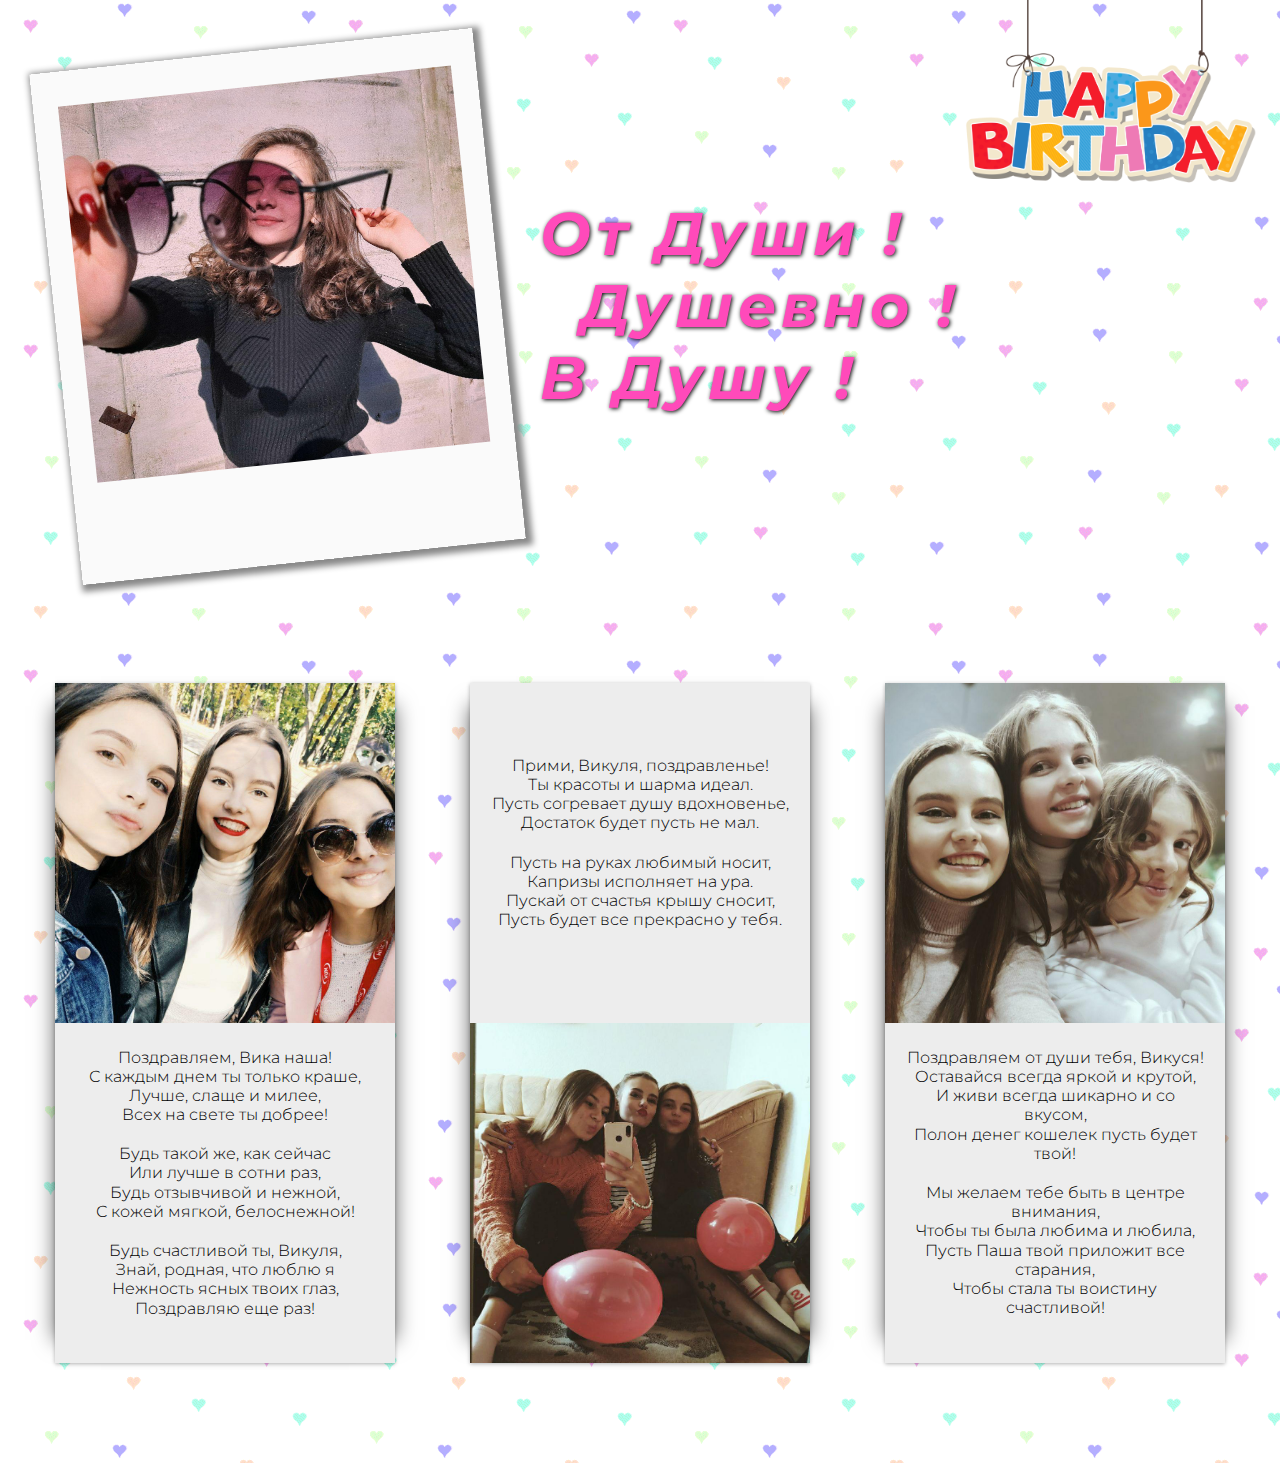
==== index.html @ aa131b34 "3" ====
<!DOCTYPE html>
<html lang="en">
<head>
    <meta charset="UTF-8">
    <meta name="viewport" content="width=device-width, initial-scale=1.0">
    <title>Вика)</title>
    <link href="https://fonts.googleapis.com/css?family=Yanone+Kaffeesatz:200,300,400,500,600,700&display=swap" rel="stylesheet">
    <link href="https://fonts.googleapis.com/css?family=Montserrat:200,200i,300,300i,400,400i,500,500i,600,600i,700,700i,800,800i,900,900i&display=swap&subset=cyrillic,cyrillic-ext,latin-ext,vietnamese" rel="stylesheet">
    <link rel="stylesheet" href="css/style.css">
</head>
<body>
    <div class="fixet-top"></div>
    <main class="main container">
        <div class="main-list">
            <img src="img/vika-main.jpg" class="main-img" alt="">
            <div class="main-content">
                <h1 class="main-content__title">
                    От Души !<br>
                    <span>Душевно !</span><br>
                    В Душу !
                </h1>
            </div>
        </div>
    </main>
    <section class="sections-two container">
        <div class="sections-two__item">
            <img src="img/1.jpg" alt="">
            <div class="sections-two__item-content">
                <p>Поздравляем, Вика наша!<br>
                    С каждым днем ты только краше,<br>
                    Лучше, слаще и милее,<br>
                    Всех на свете ты добрее!<br>
                </p>
                <p>
                    Будь такой же, как сейчас<br>
                    Или лучше в сотни раз,<br>
                    Будь отзывчивой и нежной,<br>
                    С кожей мягкой, белоснежной!<br>
                </p>
                <p> 
                    Будь счастливой ты, Викуля,<br>
                    Знай, родная, что люблю я<br>
                    Нежность ясных твоих глаз,<br>
                    Поздравляю еще раз!</p>
            </div>
        </div>
        <div class="sections-two__item revers">
            <img src="img/2.jpg" alt="">
            <div class="sections-two__item-content">
                <p>
                    Прими, Викуля, поздравленье!<br>
                    Ты красоты и шарма идеал.<br>
                    Пусть согревает душу вдохновенье,<br>
                    Достаток будет пусть не мал.<br>
                </p>
                <p>
                    Пусть на руках любимый носит,<br>
                    Капризы исполняет на ура.<br>
                    Пускай от счастья крышу сносит,<br>
                    Пусть будет все прекрасно у тебя.
                </p>
            </div>
        </div>
        <div class="sections-two__item">
            <img src="img/3.jpg" alt="">
            <div class="sections-two__item-content">
                <p>
                    Поздравляем от души тебя, Викуся!<br>
                    Оставайся всегда яркой и крутой,<br>
                    И живи всегда шикарно и со вкусом,<br>
                    Полон денег кошелек пусть будет твой!<br>
                </p>
                <p>
                    Мы желаем тебе быть в центре внимания,<br>
                    Чтобы ты была любима и любила,<br>
                    Пусть Паша твой приложит все старания,<br>
                    Чтобы стала ты воистину счастливой!
                </p>
            </div>
        </div>
    </section>
    <!-- <section class="sections-three-wrraper">
        <div class="sections-three"></div>
    </section> -->















    <div class="modal-wrapper js-modal-wrapper">
        <div class="modal">
            <p class="modal-title">Девочка!<br> 
                А вам точно<br>
                 <span>18?</span>
            </p>
            <div class="modal-btn">
                <div class="main-btn-yes">Да, я уже большая!!!</div>
                <div class="main-btn-noy">Нет, я маленькая девочка(</div>
            </div>
        </div>
    </div>


    <script src="js/main.js"></script>
</body>
</html>
---- css/style.css ----
body {
    padding: 0;
    margin: 0;
    font-family: 'Montserrat', sans-serif;
    background-image: url(../img/bg.gif);

}
.container {
    width: 1170px;
    margin: 0 auto;
}
.fixet-top {
    position: fixed;
    top: -10px;
    right: 20px;
    width: 300px;
    height: 200px;
    background-image: url(../img/fixed-top.png);
    background-size: cover;
    background-repeat: no-repeat;
}


.modal-wrapper {
    display: none;
    position: fixed;
    left: 0;
    top: 0;
    width: 100%;
    height: 100vh;
    background-color: rgba(0, 0, 0, 0.7);
}
.modal {
    position: absolute;
    top: 50%;
    left: 50%;
    transform: translate(-50%,-50%);
    width: 400px;
    height: 400px;
    padding: 20px 30px;
    background-color: #ffffff;
    border-radius: 25px;
    box-sizing: border-box;
}
.modal-title {
    font-size: 28px;
    text-align: center;
    line-height: 1.6;
    font-weight: 700;
    margin-bottom: 40px;
}
.modal-title span {
    font-size: 36px;
    color: #ff4aba;
}
.main-btn-yes,
.main-btn-noy {
    width: 100%;
    text-align: center;
    color: #ffffff;
    font-weight: 500;
    padding: 18px 0;
    background-color: #ff4aba;
    margin-bottom: 20px;
    cursor: pointer;
    transition: all 0.3s;
}
.main-btn-yes:hover,
.main-btn-noy:hover {
    opacity: 0.8;
}
.main {
    margin-top: 50px;
    margin-bottom: 120px;
}
.main-list {
    display: flex;
    align-items: center;
}
.main-img {
    position: relative;
    display: block;
    width: 38%;
    border: 25px solid #fafafa;
    border-top-width: 35px;
    border-bottom-width: 100px;
    -webkit-box-shadow: 3px 3px 6px 4px #888;
    -moz-box-shadow: 3px 3px 6px 4px #888;
    box-shadow: 3px 3px 6px 4px #888;
    box-sizing: border-box;
    margin-right: 40px;
    transform: rotate(-6deg);
}
.main-content__title {
    margin: 0;
    color: #ff4aba;
    font-weight: bold;
    font-style: italic;
    font-size: 60px;
    line-height: 1.2;
    letter-spacing: 5px;
    text-shadow: 1px 1px 4px black;
}
.main-content__title span {
    padding-left: 40px;
}
.sections-two {
    display: flex;
    justify-content: space-between;
    margin-bottom: 100px;
}
.sections-two__item {
    position: relative;
    display: flex;
    flex-direction: column;
    width: 340px;
    box-shadow: 0 1px 4px rgba(0, 0, 0, .3),
            -23px 0 20px -23px rgba(0, 0, 0, .6),
            23px 0 20px -23px rgba(0, 0, 0, .6),
            inset 0 0 40px rgba(0, 0, 0, .1);
}
.sections-two__item img {
    display: block;
    width: 340px;
    height: 340px;
}
.sections-two__item-content {
    display: flex;
    justify-content: center;
    text-align: center;
    flex-direction: column;
    position: relative;
    padding: 20px;
    width: 340px;
    height: 340px;
    box-sizing: border-box;
    background-color: #ededed;
}
.revers {
    flex-direction: column-reverse;
}
.sections-two__item-content p {
    font-weight: 300;
    line-height: 1.2;
    margin: 0;
    margin-bottom: 20px;
}











.sections-three-wrraper {
    width: 100%;
    display: flex;
    justify-content: flex-end;
    margin-bottom: 100px;
}
.sections-three {
    width: 80%;
    height: 450px;
    background-color: rgba(255, 74, 186,0.4);
    box-shadow: 3px 3px 6px 4px #888;
}
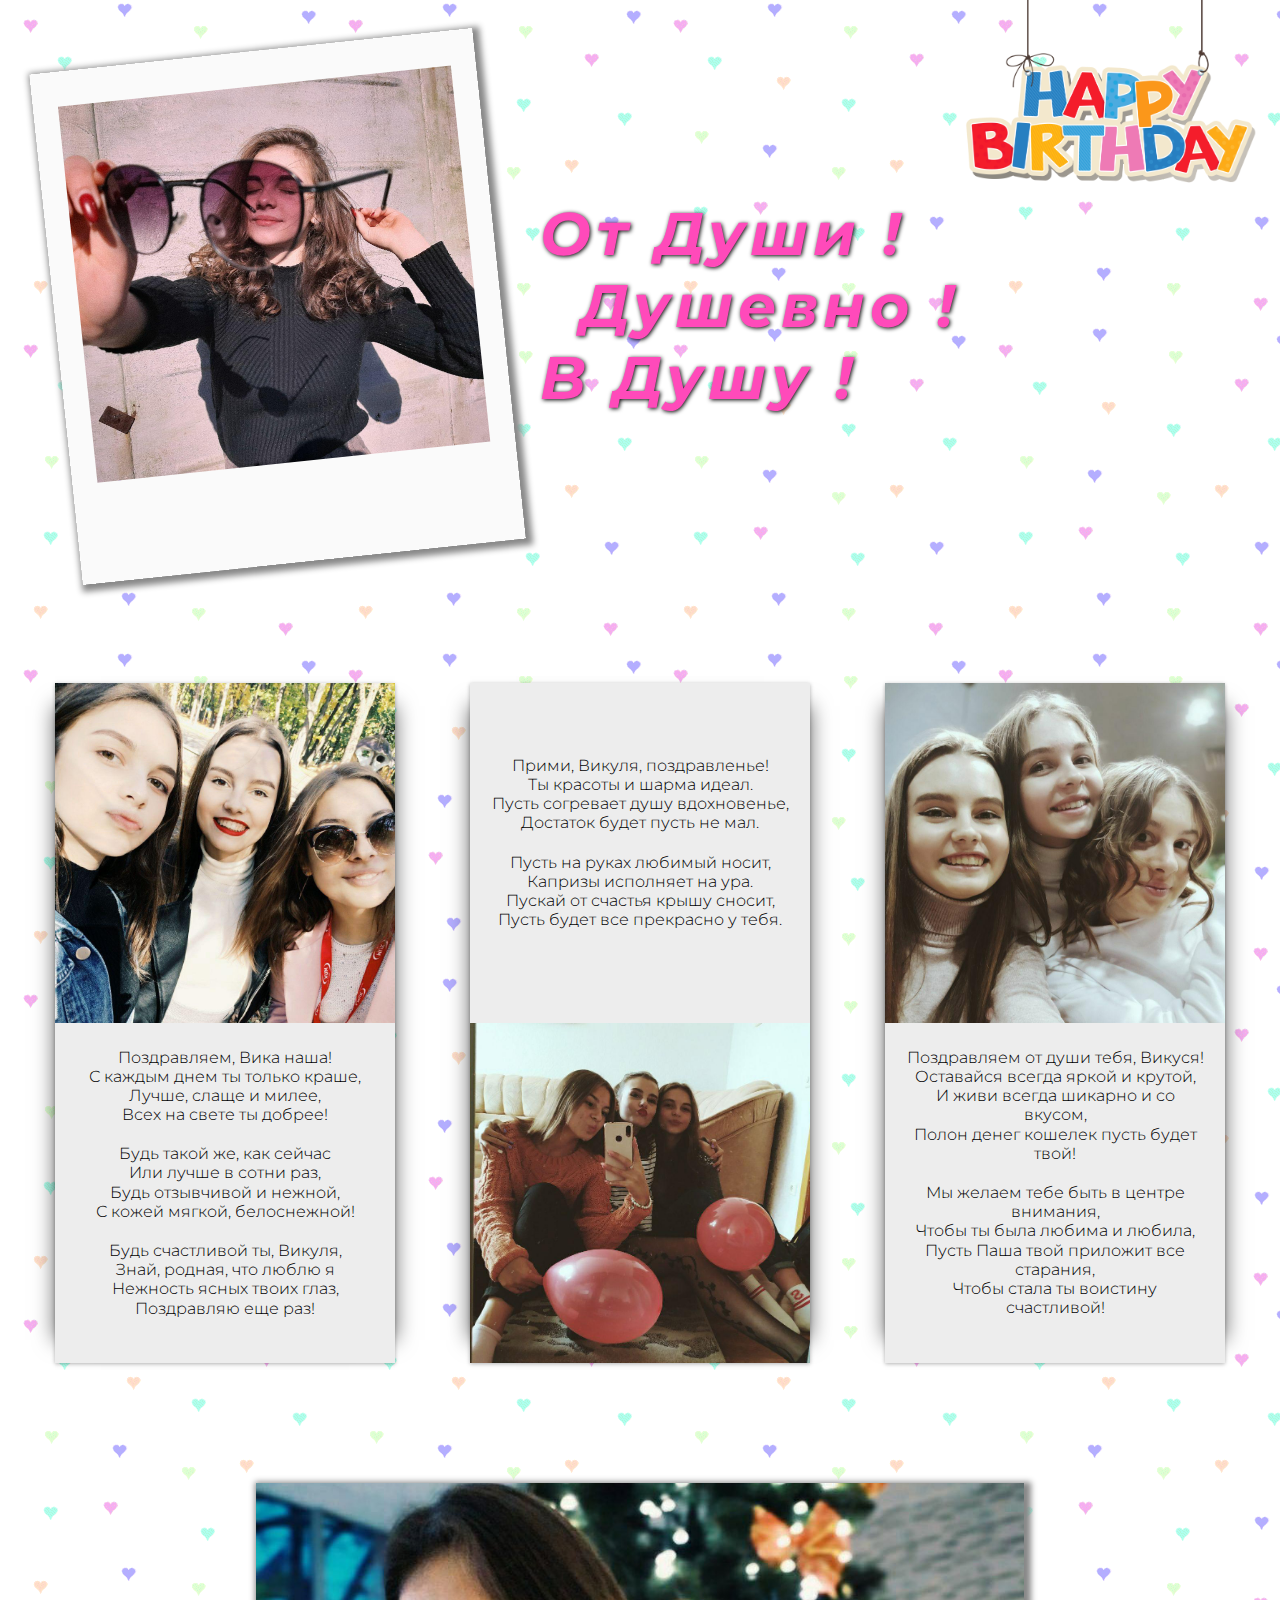
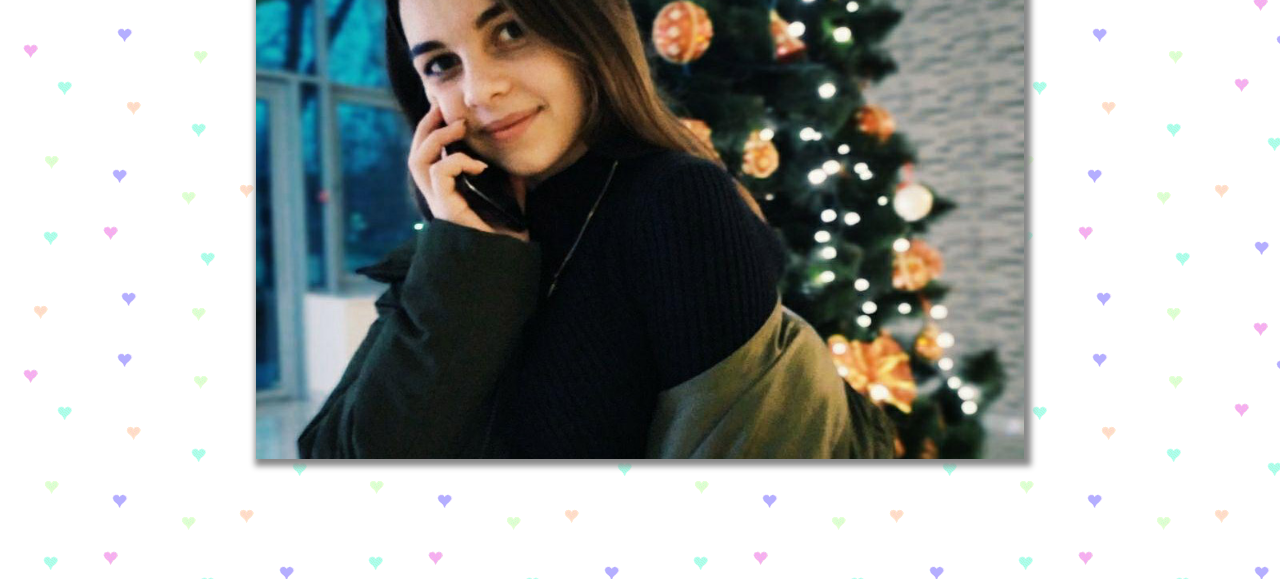
==== commit b149b215: "4" ====
--- a/index.html
+++ b/index.html
@@ -84,7 +84,23 @@
     </section> -->
 
 
+    <section class="container">
+        <div class="slider-wrapper">
+            <div class="slider">
+                <img src="img/slider/1.jpg" class="slider-img" alt="">
+                <img src="img/slider/2.jpg" class="slider-img" alt="">
+                <img src="img/slider/3.jpg" class="slider-img" alt="">
+                <img src="img/slider/4.jpg" class="slider-img" alt="">
+                <img src="img/slider/5.jpg" class="slider-img" alt="">
+                <img src="img/slider/6.jpg" class="slider-img" alt="">
+                <img src="img/slider/7.jpg" class="slider-img" alt="">
+                <img src="img/slider/1.jpg" class="slider-img" alt="">
+                <img src="img/slider/8.jpg" class="slider-img" alt="">
+                <img src="img/slider/9.jpg" class="slider-img" alt="">
 
+            </div>
+        </div>
+    </section>
 
 
 
@@ -110,7 +126,7 @@
         </div>
     </div>
 
-
+    <script src="js/siema.min.js"></script>
     <script src="js/main.js"></script>
 </body>
 </html>--- a/css/style.css
+++ b/css/style.css
@@ -107,7 +107,7 @@
 .sections-two {
     display: flex;
     justify-content: space-between;
-    margin-bottom: 100px;
+    margin-bottom: 120px;
 }
 .sections-two__item {
     position: relative;
@@ -145,6 +145,20 @@
     margin: 0;
     margin-bottom: 20px;
 }
+.slider-wrapper {
+    width: 768px;
+    margin: 0 auto;
+    margin-bottom: 120px;
+    box-shadow: 3px 3px 6px 4px #888;
+}
+.slider {
+    width: 100%;
+    overflow: hidden;
+}
+.slider-img {
+    display: block;
+    width: 100%;
+}
 
 
 
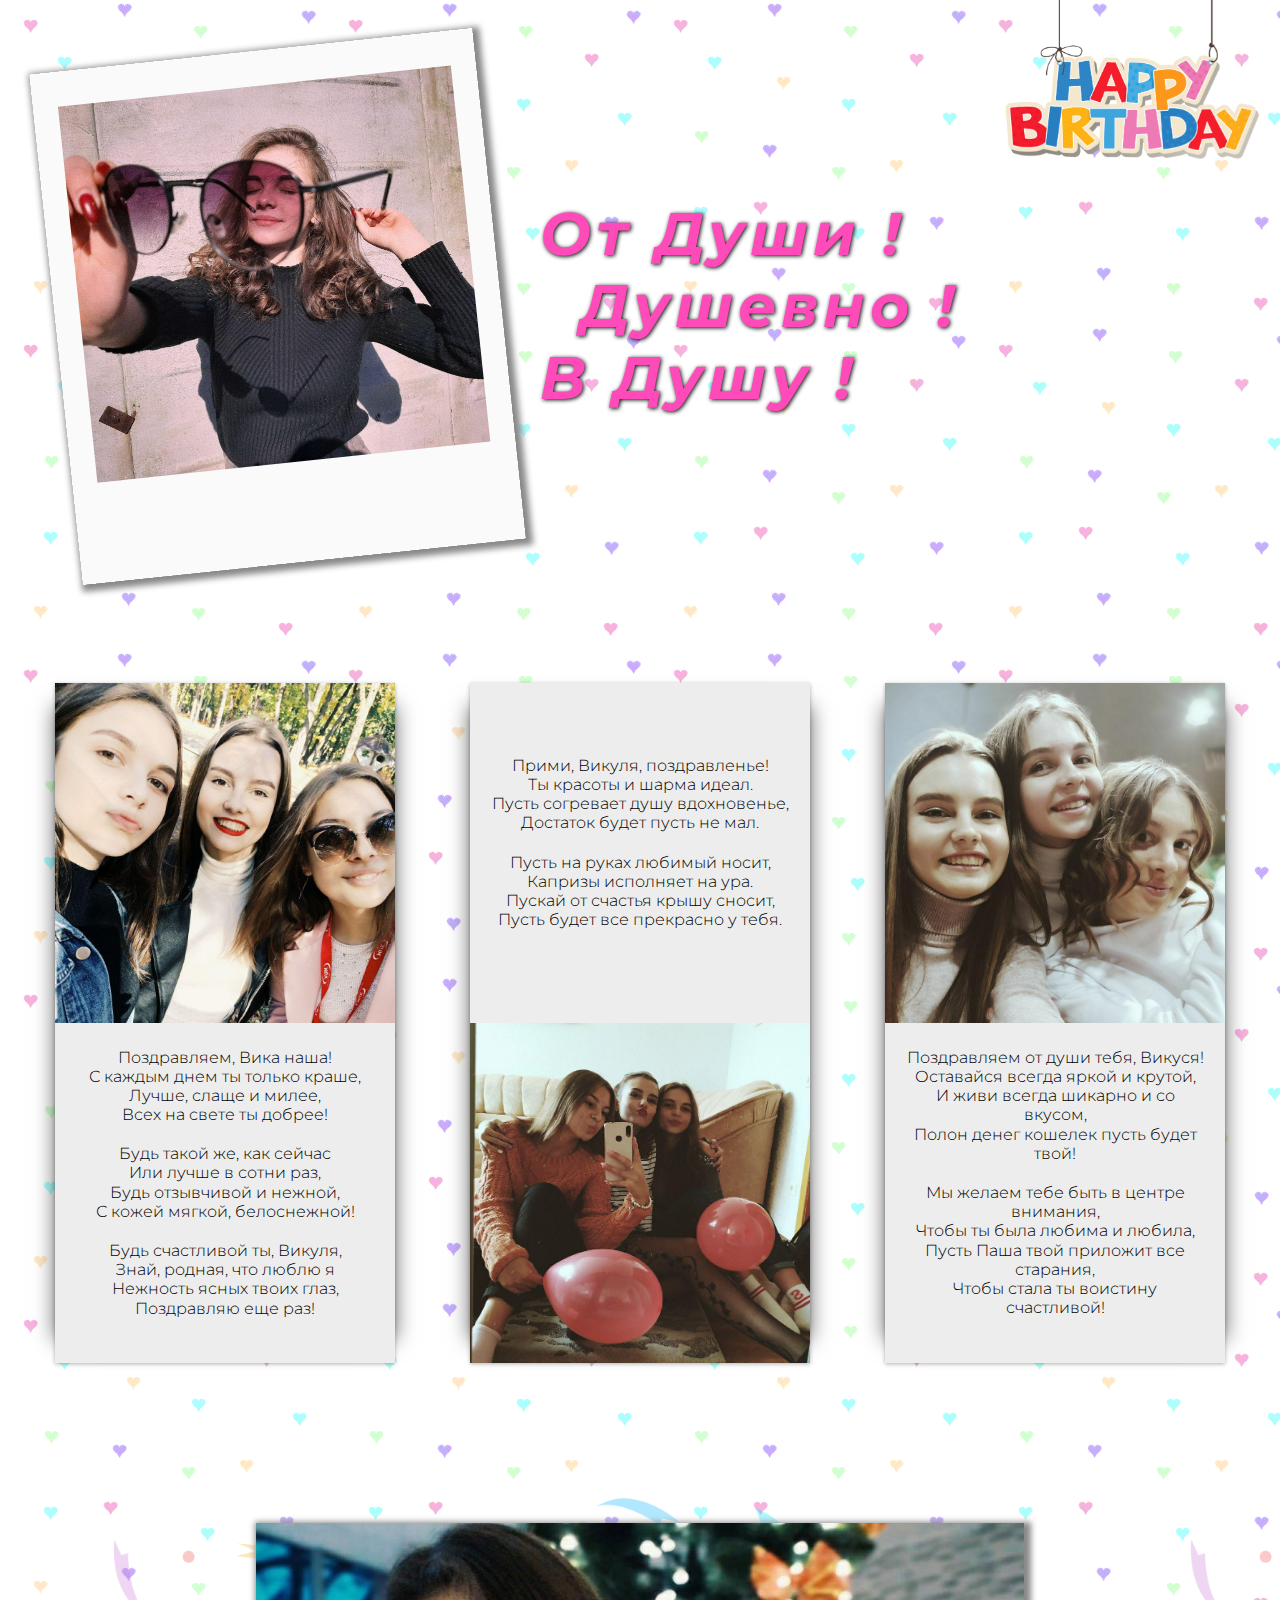
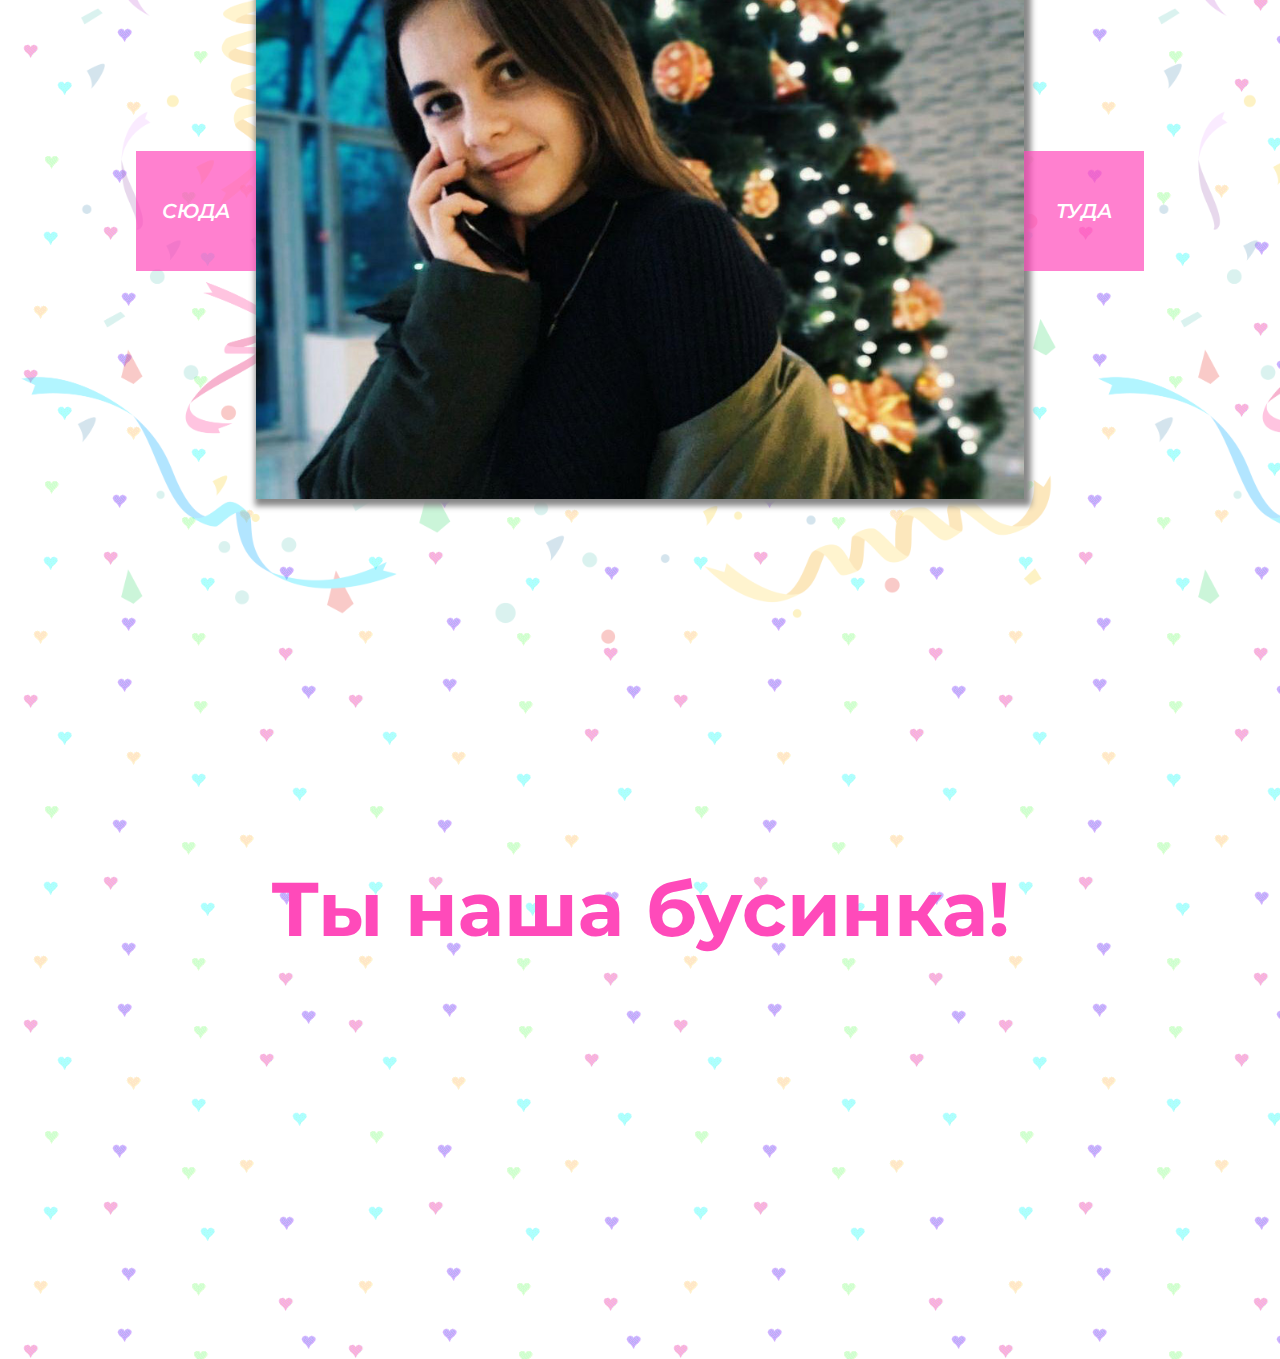
==== commit ec9b5baf: "5" ====
--- a/index.html
+++ b/index.html
@@ -84,7 +84,7 @@
     </section> -->
 
 
-    <section class="container">
+    <section class="slider-container">
         <div class="slider-wrapper">
             <div class="slider">
                 <img src="img/slider/1.jpg" class="slider-img" alt="">
@@ -97,9 +97,17 @@
                 <img src="img/slider/1.jpg" class="slider-img" alt="">
                 <img src="img/slider/8.jpg" class="slider-img" alt="">
                 <img src="img/slider/9.jpg" class="slider-img" alt="">
-
+            </div>
+            <div class="next">
+                <p>туда</p>
+            </div>
+            <div class="preft">
+                <p>сюда</p>
             </div>
         </div>
+    </section>
+    <section class="fon-sections">
+        <p class="fon-sections__title">Ты наша бусинка!</p>
     </section>
 
 
--- a/css/style.css
+++ b/css/style.css
@@ -13,11 +13,12 @@
     position: fixed;
     top: -10px;
     right: 20px;
-    width: 300px;
-    height: 200px;
+    width: 260px;
+    height: 180px;
     background-image: url(../img/fixed-top.png);
     background-size: cover;
     background-repeat: no-repeat;
+    z-index: 999;
 }
 
 
@@ -145,7 +146,16 @@
     margin: 0;
     margin-bottom: 20px;
 }
+.slider-container {
+    position: relative;
+    width: 100%;
+    padding: 40px;
+    box-sizing: border-box;
+    background-image: url(../img/slider-wrapper.png);
+    background-size: contain;
+}
 .slider-wrapper {
+    position: relative;
     width: 768px;
     margin: 0 auto;
     margin-bottom: 120px;
@@ -159,6 +169,54 @@
     display: block;
     width: 100%;
 }
+.next,
+.preft {
+    position: absolute;
+    top: 50%;
+    width: 120px;
+    height: 120px;
+    transform: translateY(-50%);
+    background-color: rgba(255, 74, 186,0.7);
+    cursor: pointer;
+}
+.next {
+    right: -120px;
+}
+.preft {
+    left: -120px;
+}
+.next p,
+.preft p {
+    position: absolute;
+    top: 50%;
+    left: 50%;
+    transform: translate(-50%,-50%);
+    margin: 0;
+    color: #ffffff;
+    font-weight: 600;
+    font-style: italic;
+    text-transform: uppercase;
+    font-size: 20px;
+}
+.fon-sections {
+    display: flex;
+    justify-content: center;
+    align-items: center;
+    width: 100%;
+    height: 500px;
+    margin-bottom: 200px;
+    background-image: url(../img/fon-sec.png);
+    background-repeat: no-repeat;
+    background-size: cover;
+    background-position: top;
+    background-attachment: fixed
+}
+.fon-sections__title {
+    font-size: 76px;
+    color: #ff4aba;
+    font-weight: 700;
+}
+
 
 
 
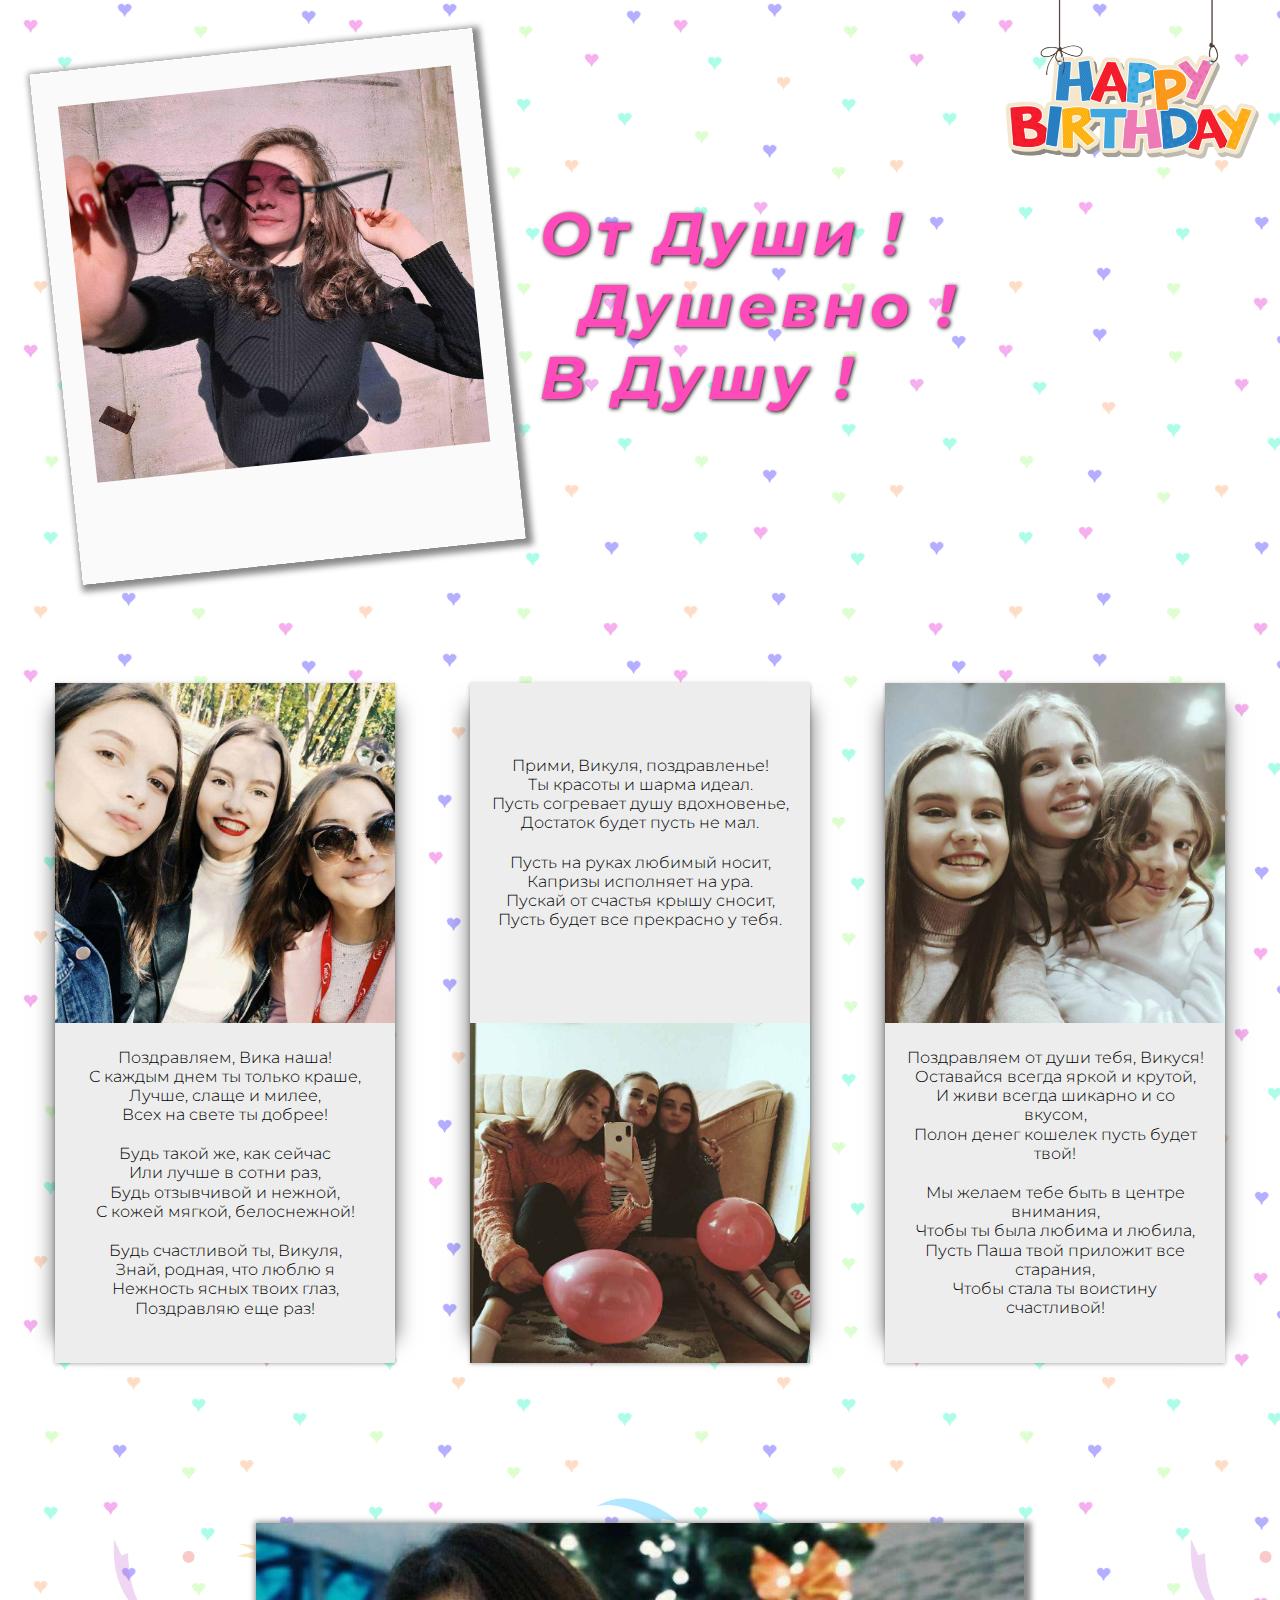
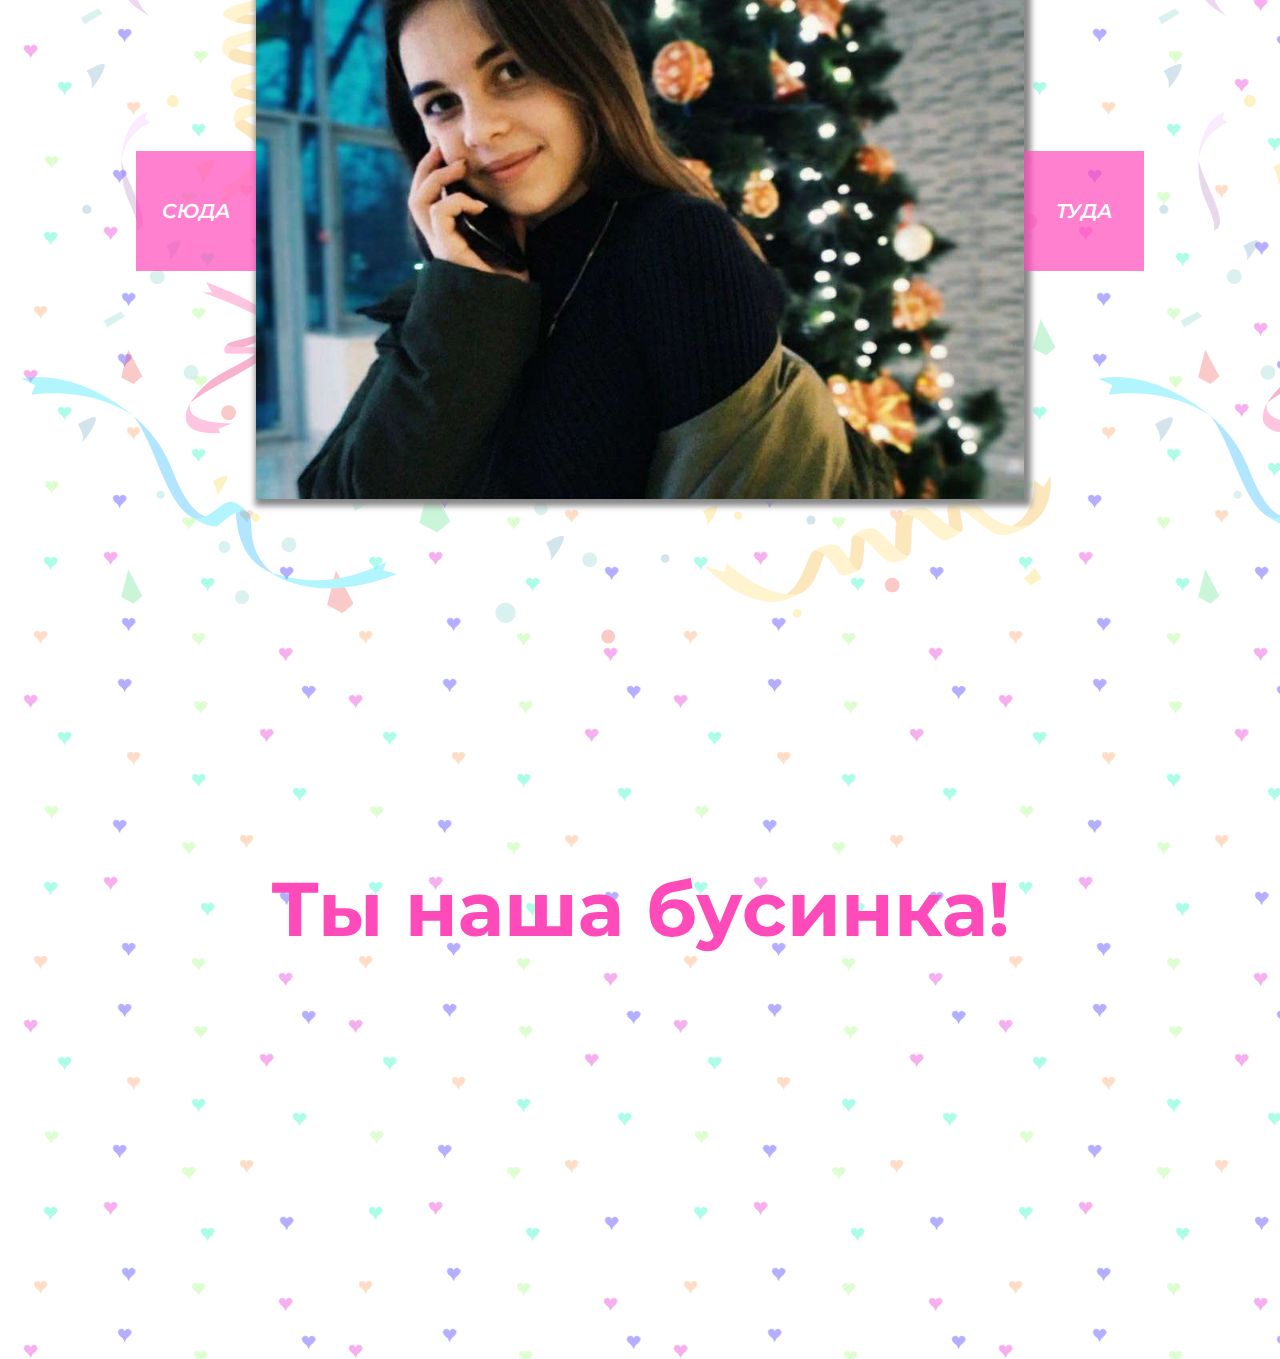
==== commit f8584d0a: "6" ====
--- a/index.html
+++ b/index.html
@@ -97,6 +97,7 @@
                 <img src="img/slider/1.jpg" class="slider-img" alt="">
                 <img src="img/slider/8.jpg" class="slider-img" alt="">
                 <img src="img/slider/9.jpg" class="slider-img" alt="">
+                <img src="img/slider/10.jpg" class="slider-img" alt="">
             </div>
             <div class="next">
                 <p>туда</p>
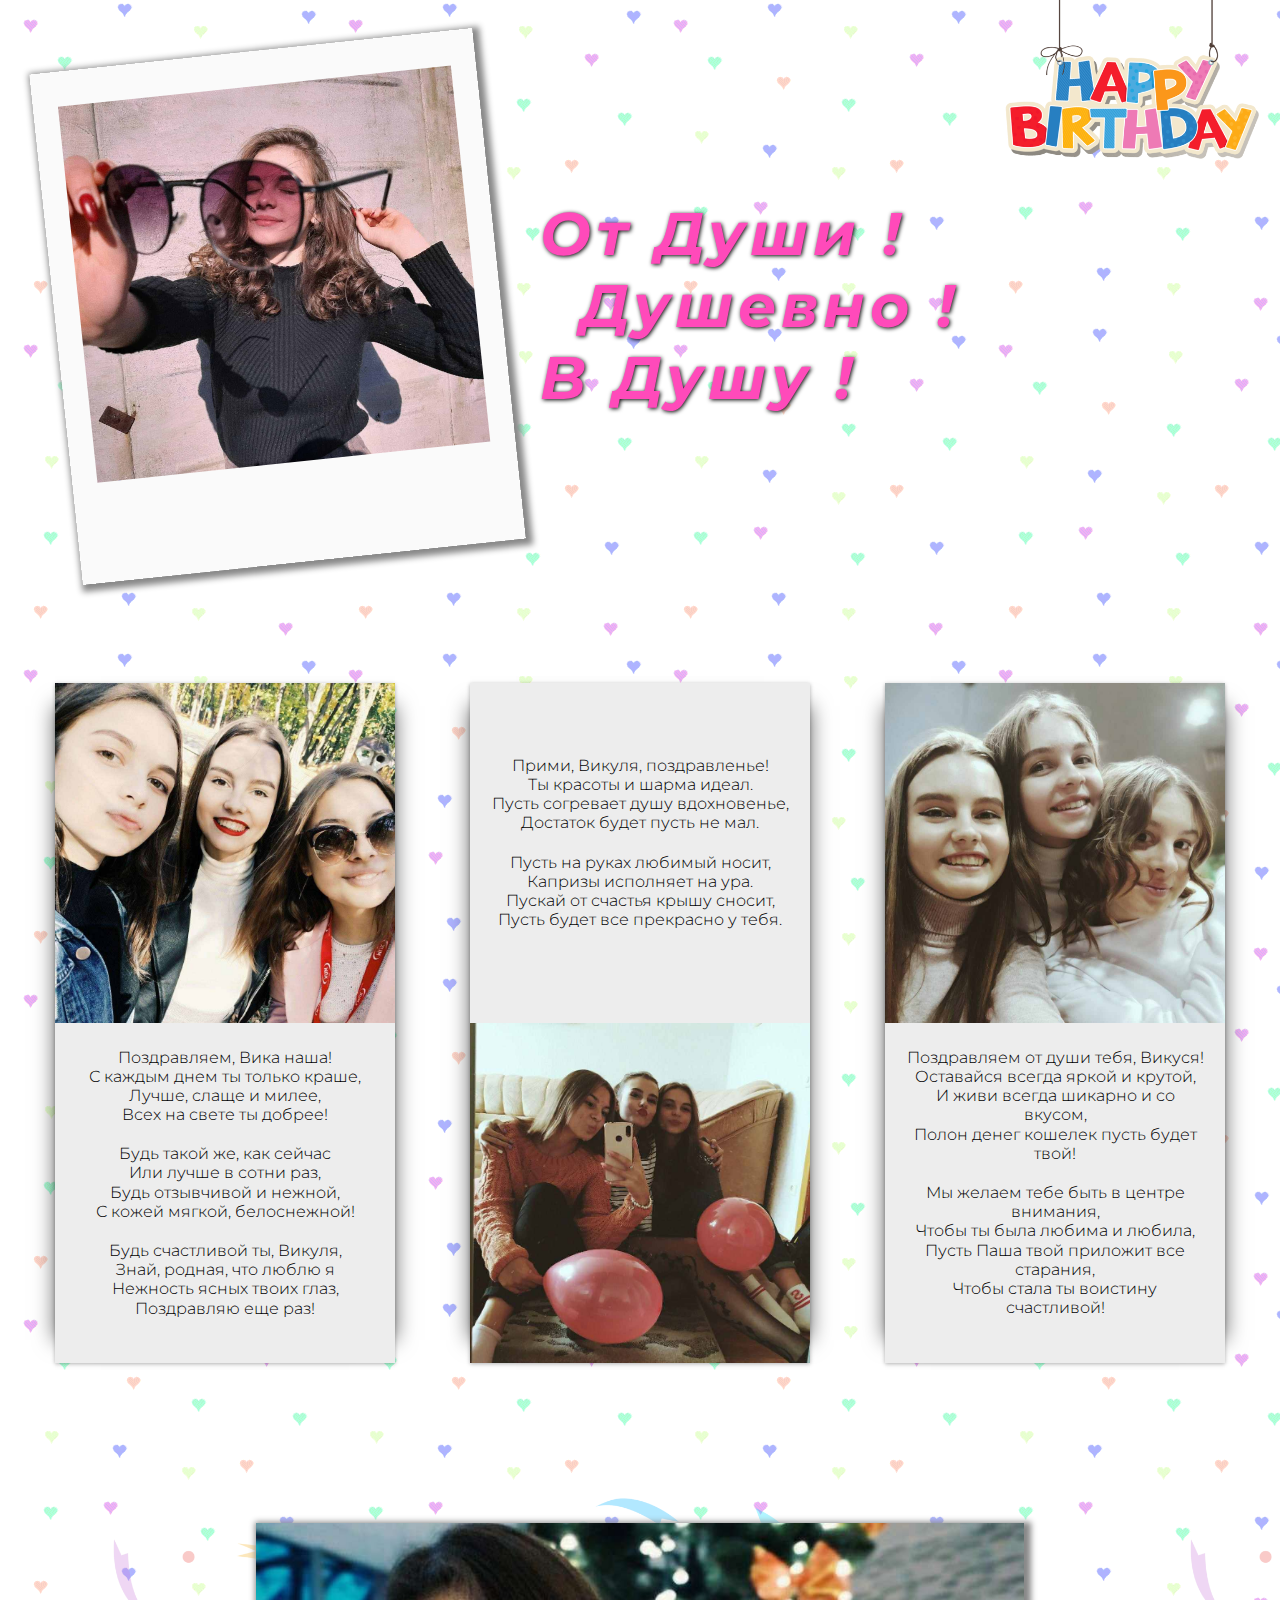
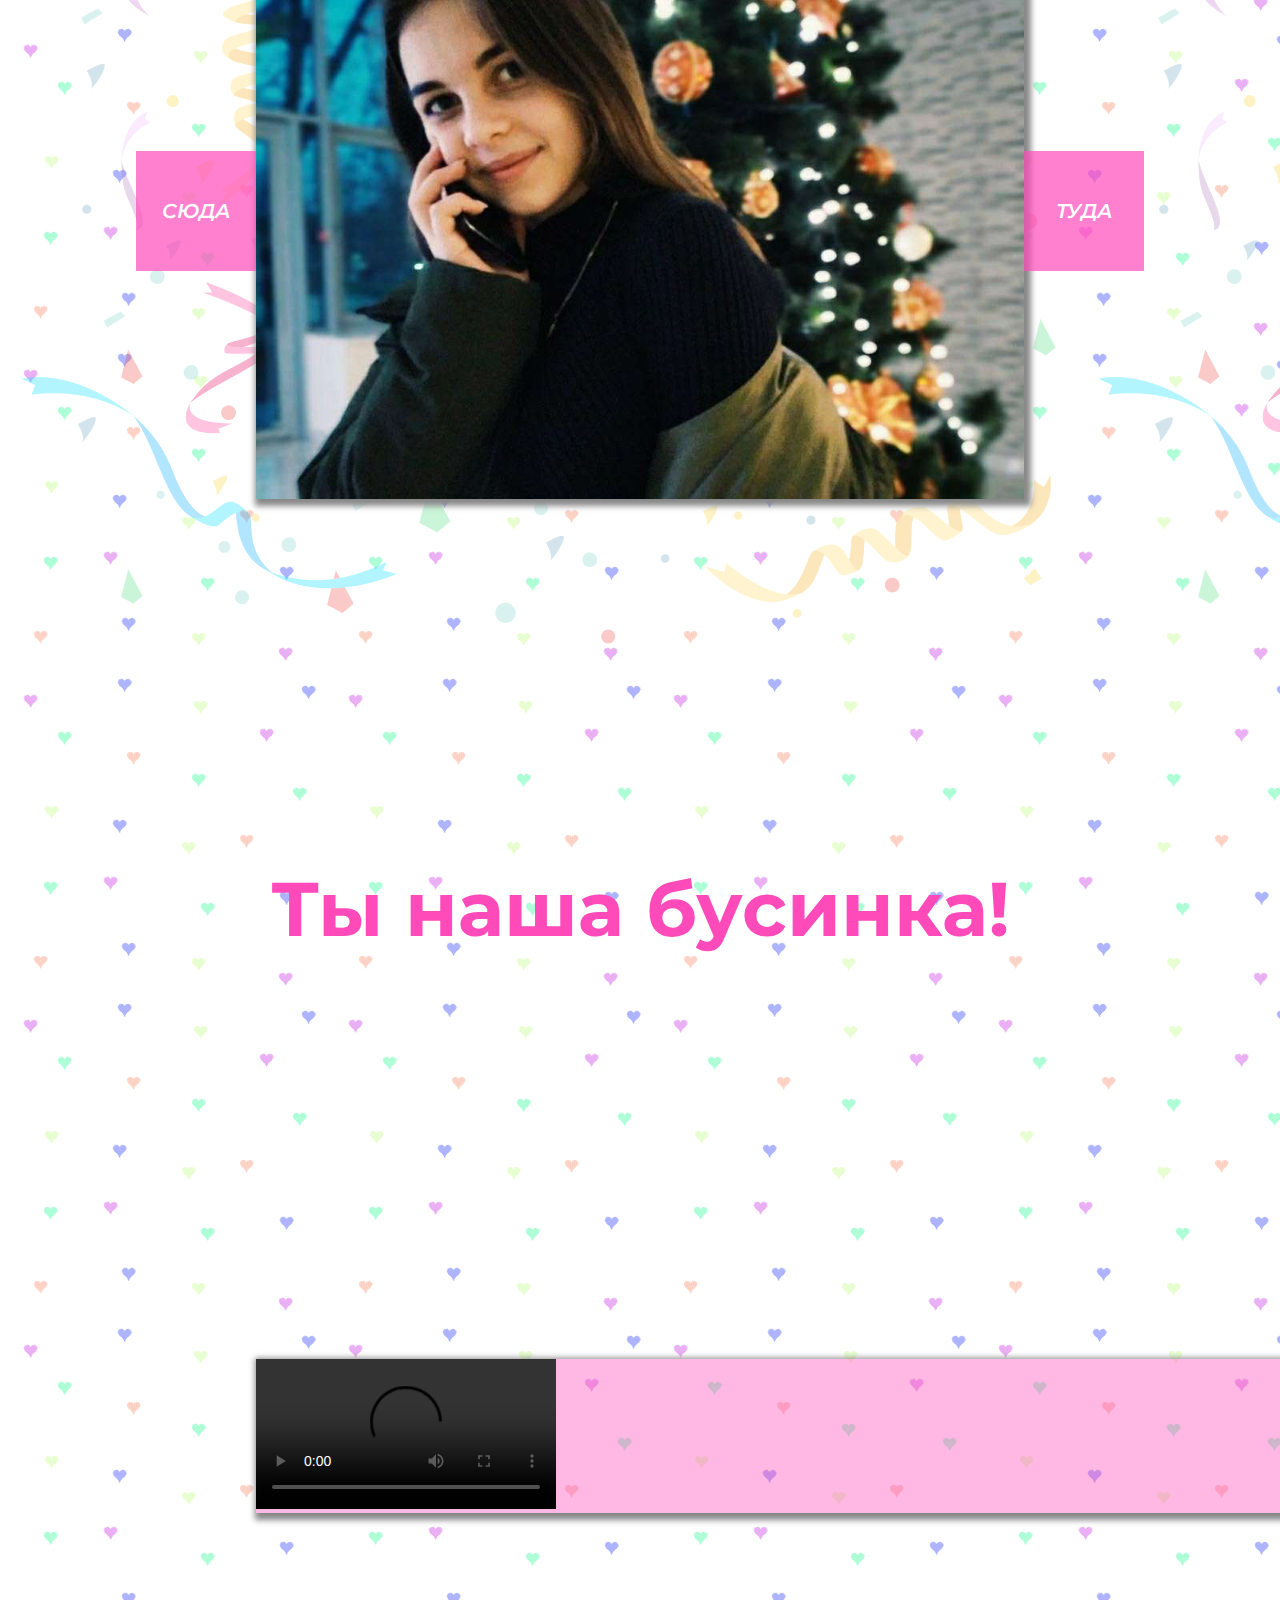
==== commit 7b59e2cc: "7" ====
--- a/index.html
+++ b/index.html
@@ -79,9 +79,7 @@
             </div>
         </div>
     </section>
-    <!-- <section class="sections-three-wrraper">
-        <div class="sections-three"></div>
-    </section> -->
+
 
 
     <section class="slider-container">
@@ -109,6 +107,13 @@
     </section>
     <section class="fon-sections">
         <p class="fon-sections__title">Ты наша бусинка!</p>
+    </section>
+    <section class="video-1">
+        <div class="video-1-wrapper">
+            <video controls>
+                <source src="vidoe/video-1.mp4">
+            </video>
+        </div>
     </section>
 
 
--- a/css/style.css
+++ b/css/style.css
@@ -228,15 +228,14 @@
 
 
 
-.sections-three-wrraper {
+.video-1 {
     width: 100%;
     display: flex;
     justify-content: flex-end;
     margin-bottom: 100px;
 }
-.sections-three {
+.video-1-wrapper {
     width: 80%;
-    height: 450px;
     background-color: rgba(255, 74, 186,0.4);
     box-shadow: 3px 3px 6px 4px #888;
 }
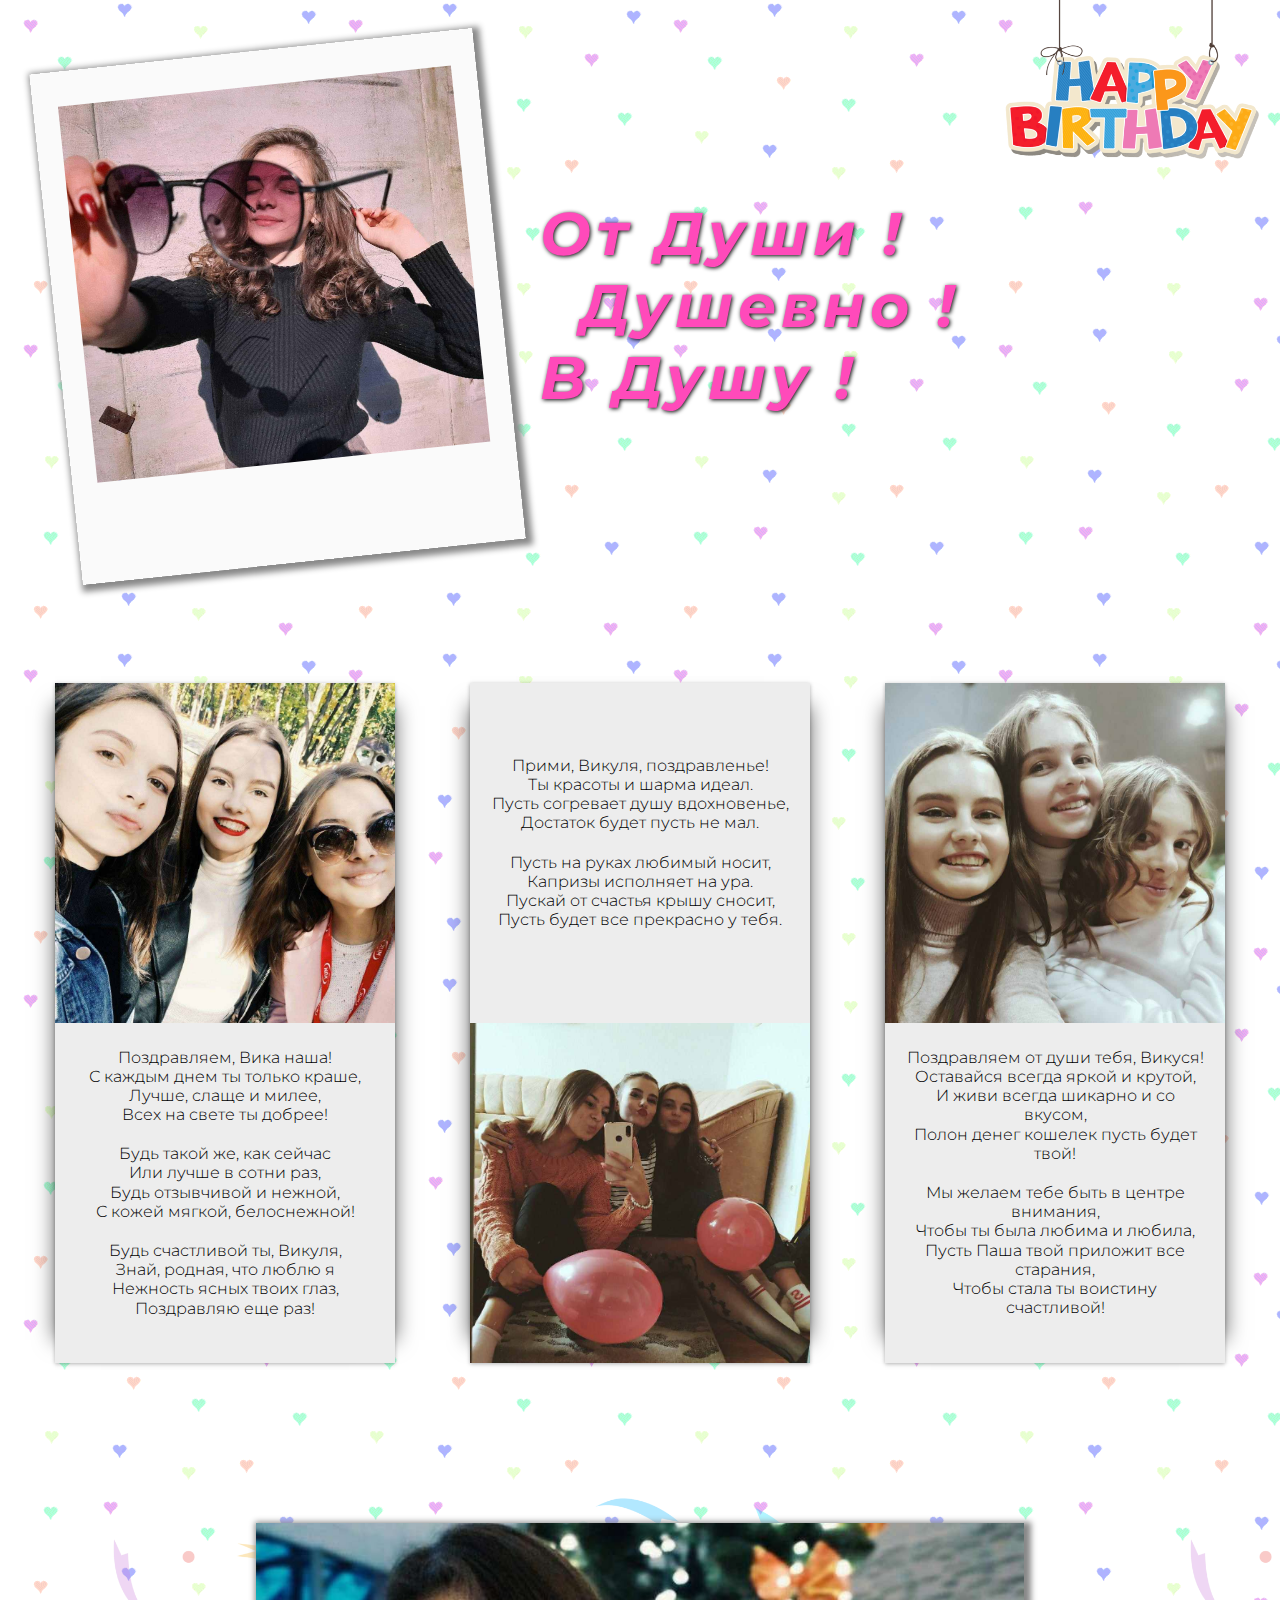
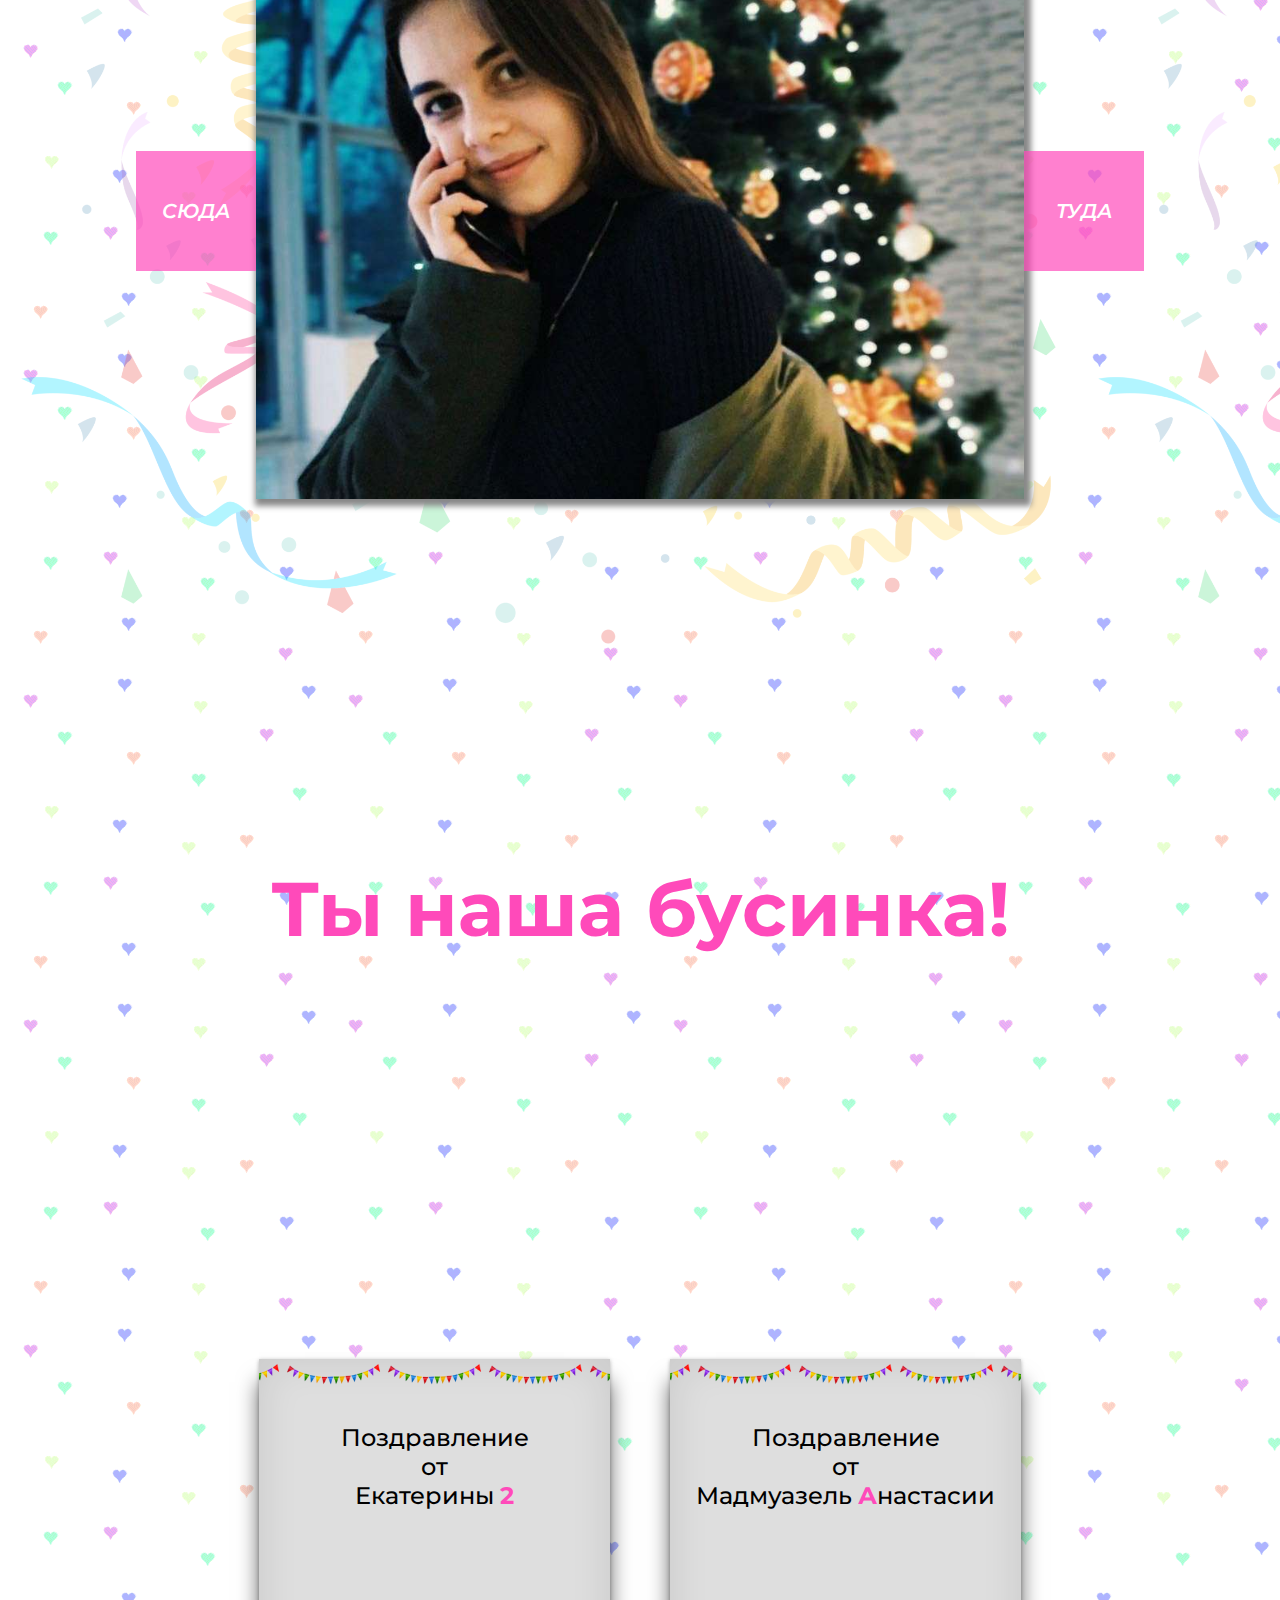
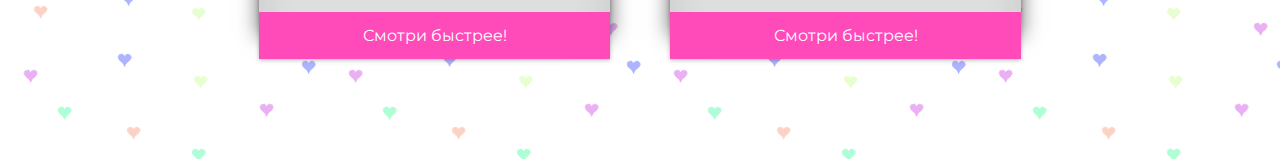
==== commit 5122a1e5: "8" ====
--- a/index.html
+++ b/index.html
@@ -108,25 +108,19 @@
     <section class="fon-sections">
         <p class="fon-sections__title">Ты наша бусинка!</p>
     </section>
-    <section class="video-1">
-        <div class="video-1-wrapper">
-            <video controls>
-                <source src="vidoe/video-1.mp4">
-            </video>
+    <section class="link-video container">
+        <div class="link-video__item">
+            <div class="ling-bg"></div>
+            <p class="link-text">Поздравление<br>от <br>Екатерины <span>2</span></p>
+            <a href="video-1.html" target="_blank" class="link-video__item-btn">Смотри быстрее!</a>
+        </div>
+        <div class="link-video__item">
+            <div class="ling-bg"></div>
+            <p class="link-text">Поздравление<br>от <br>Мадмуазель <span>А</span>настасии</p>
+            <a href="video-2.html" target="_blank" class="link-video__item-btn">Смотри быстрее!</a>
         </div>
     </section>
-
-
-
-
-
-
-
-
-
-
-
-
+  
     <div class="modal-wrapper js-modal-wrapper">
         <div class="modal">
             <p class="modal-title">Девочка!<br> 
--- a/css/style.css
+++ b/css/style.css
@@ -216,29 +216,66 @@
     color: #ff4aba;
     font-weight: 700;
 }
-
-
-
-
-
-
-
-
-
-
-
-
-.video-1 {
-    width: 100%;
-    display: flex;
-    justify-content: flex-end;
+.link-video {
+    display: flex;
+    justify-content: center;
     margin-bottom: 100px;
 }
-.video-1-wrapper {
-    width: 80%;
-    background-color: rgba(255, 74, 186,0.4);
-    box-shadow: 3px 3px 6px 4px #888;
-}
-
-
-
+.link-video__item {
+    position: relative;
+    width: 30%;
+    height: 300px;
+    background-color: #dedede;
+    box-shadow: 0 1px 4px rgba(0, 0, 0, .3),
+    -23px 0 20px -23px rgba(0, 0, 0, .6),
+    23px 0 20px -23px rgba(0, 0, 0, .6),
+    inset 0 0 40px rgba(0, 0, 0, .1);
+    margin: 0 30px;
+}
+.link-video__item-btn {
+    position: absolute;
+    bottom: 0;
+    left: 0;
+    display: block;
+    width: 100%;
+    text-align: center;
+    padding: 14px 0;
+    background-color: #ff4aba;
+    text-decoration: none;
+    color: #ffffff;
+}
+.link-text {
+    text-align: center;
+    padding: 40px 10px 0 10px;
+    font-weight: 500;
+    font-size: 24px;
+}
+.link-text span {
+    color: #ff4aba;
+    font-weight: 700;
+}
+
+.video {
+    width: 100%;
+    height: 100vh;
+    display: flex;
+    justify-content: center;
+    align-items: center;
+}
+.ling-bg {
+    position: absolute;
+    left: 0;
+    top: 0;
+    width: 100%;
+    height: 30px;
+    background-image: url(../img/link-bg.png);
+    background-repeat: repeat;
+    background-size: contain;
+    background-position: center;
+}
+video {
+    max-width: 50%;
+}
+
+
+
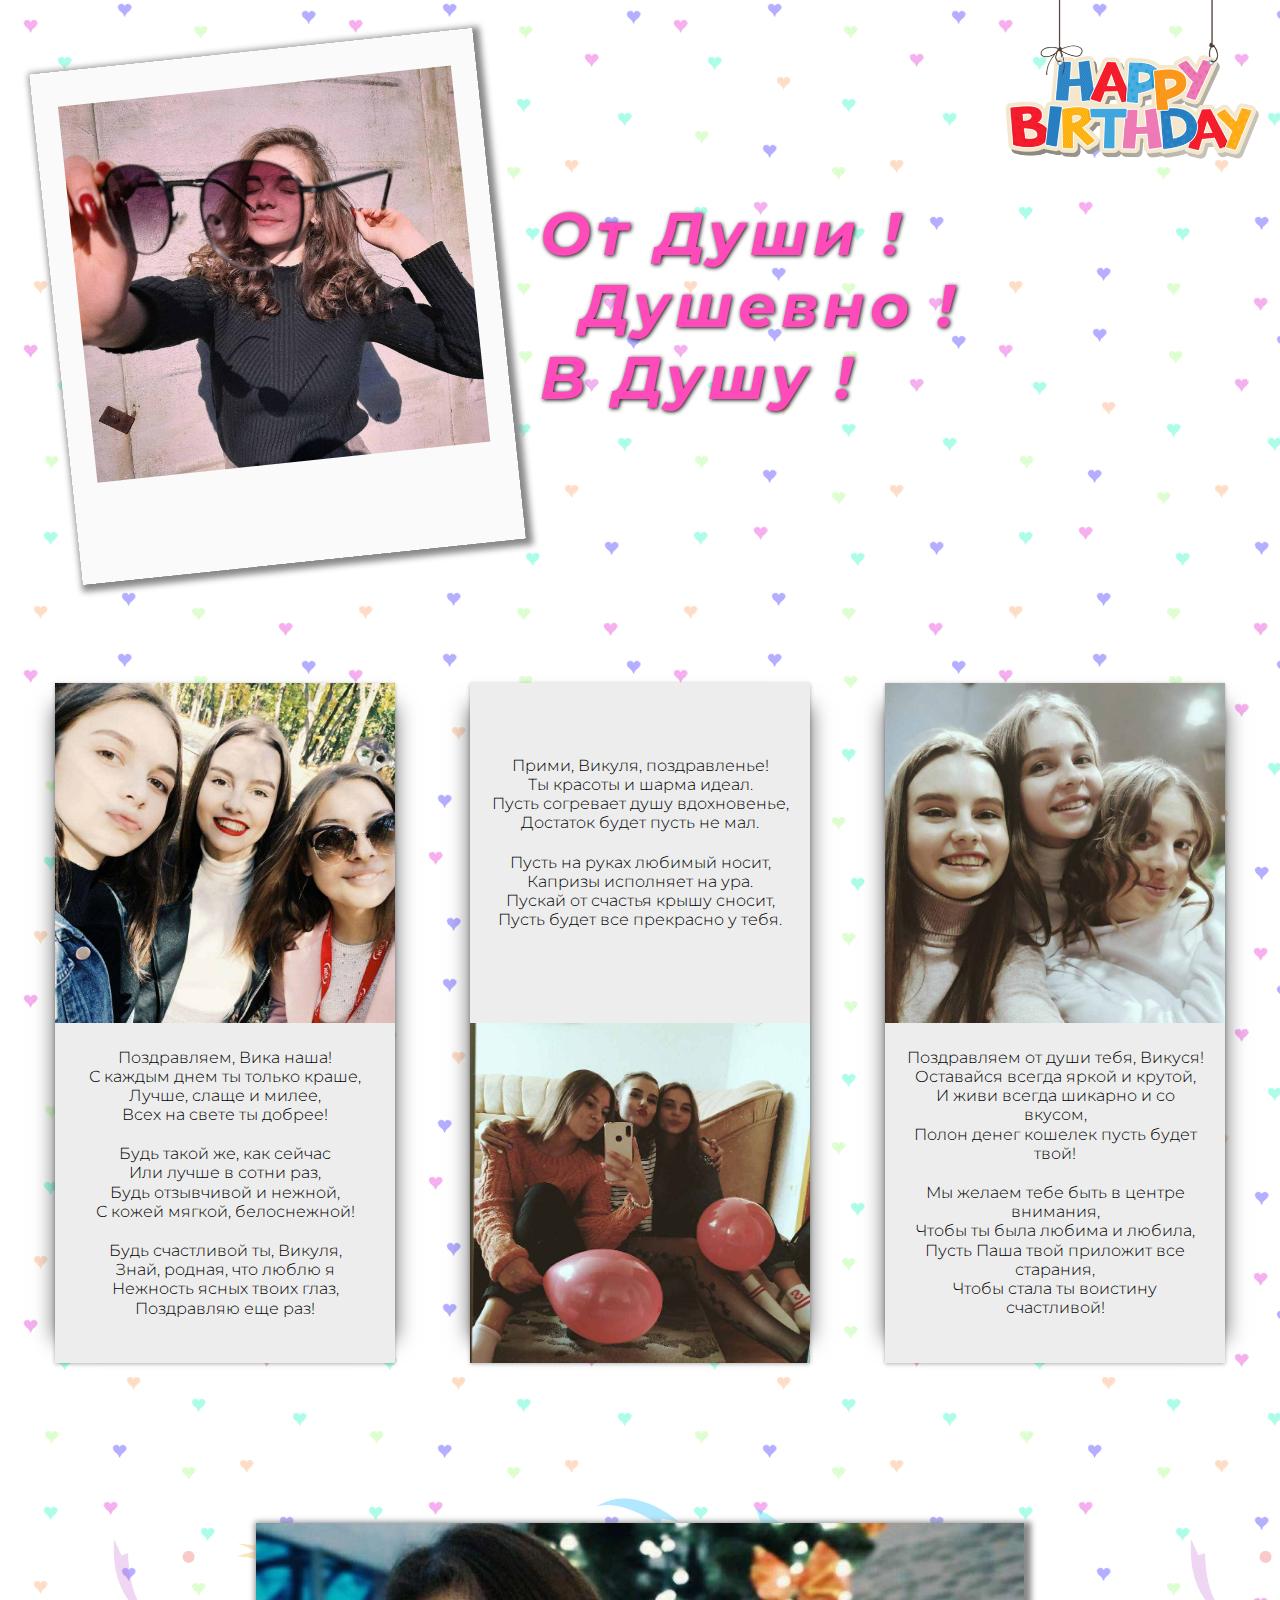
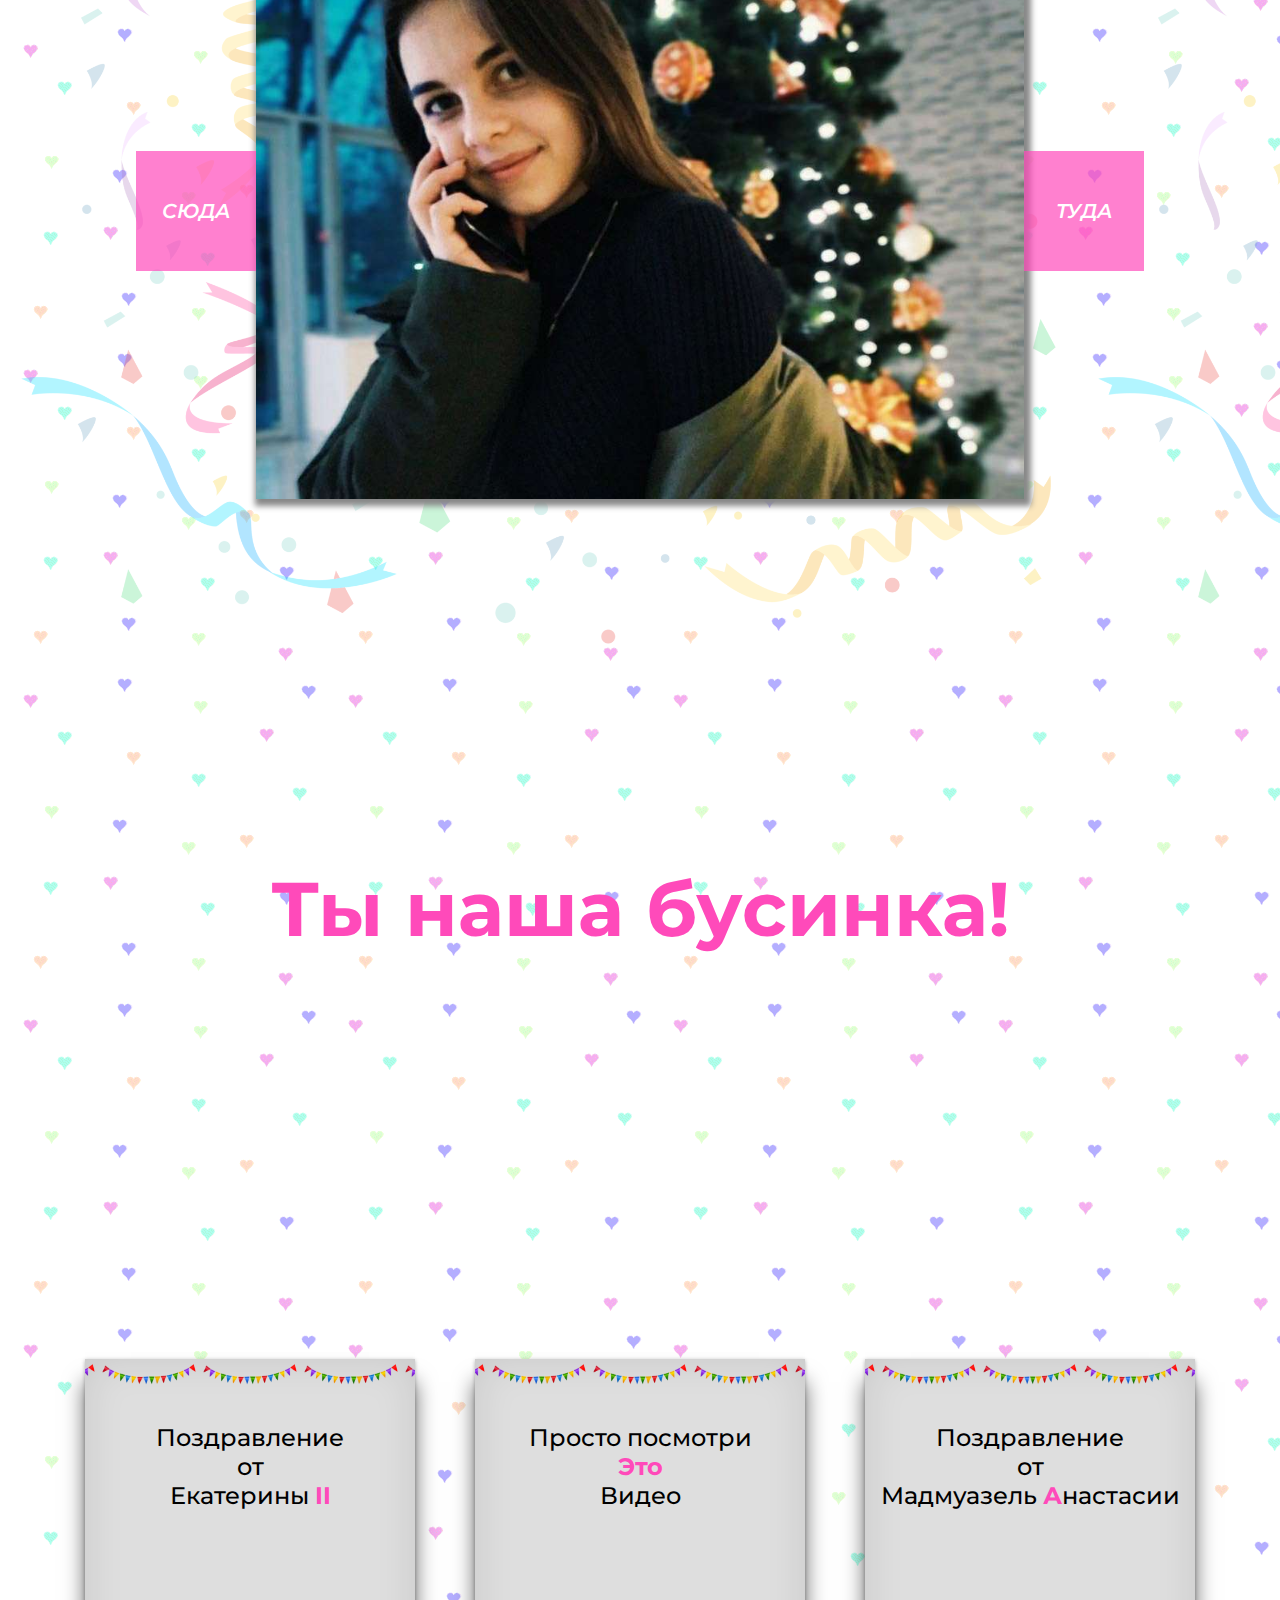
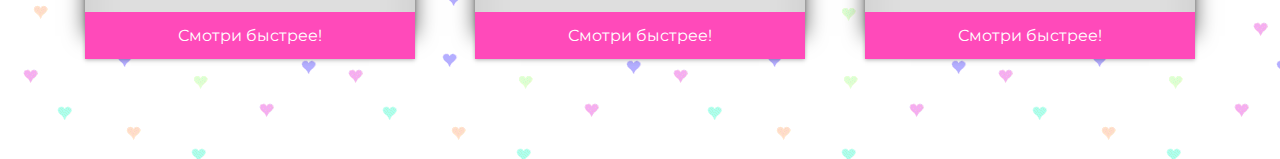
==== commit 06a0687d: "11" ====
--- a/index.html
+++ b/index.html
@@ -92,10 +92,11 @@
                 <img src="img/slider/5.jpg" class="slider-img" alt="">
                 <img src="img/slider/6.jpg" class="slider-img" alt="">
                 <img src="img/slider/7.jpg" class="slider-img" alt="">
-                <img src="img/slider/1.jpg" class="slider-img" alt="">
                 <img src="img/slider/8.jpg" class="slider-img" alt="">
                 <img src="img/slider/9.jpg" class="slider-img" alt="">
                 <img src="img/slider/10.jpg" class="slider-img" alt="">
+                <img src="img/slider/11.jpg" class="slider-img" alt="">
+                <img src="img/slider/12.jpg" class="slider-img" alt="">
             </div>
             <div class="next">
                 <p>туда</p>
@@ -111,8 +112,13 @@
     <section class="link-video container">
         <div class="link-video__item">
             <div class="ling-bg"></div>
-            <p class="link-text">Поздравление<br>от <br>Екатерины <span>2</span></p>
+            <p class="link-text">Поздравление<br>от <br>Екатерины <span>II</span></p>
             <a href="video-1.html" target="_blank" class="link-video__item-btn">Смотри быстрее!</a>
+        </div>
+        <div class="link-video__item">
+            <div class="ling-bg"></div>
+            <p class="link-text">Просто посмотри<br> <span>Это</span><br>Видео</p>
+            <a href="video-3.html" target="_blank" class="link-video__item-btn">Смотри быстрее!</a>
         </div>
         <div class="link-video__item">
             <div class="ling-bg"></div>
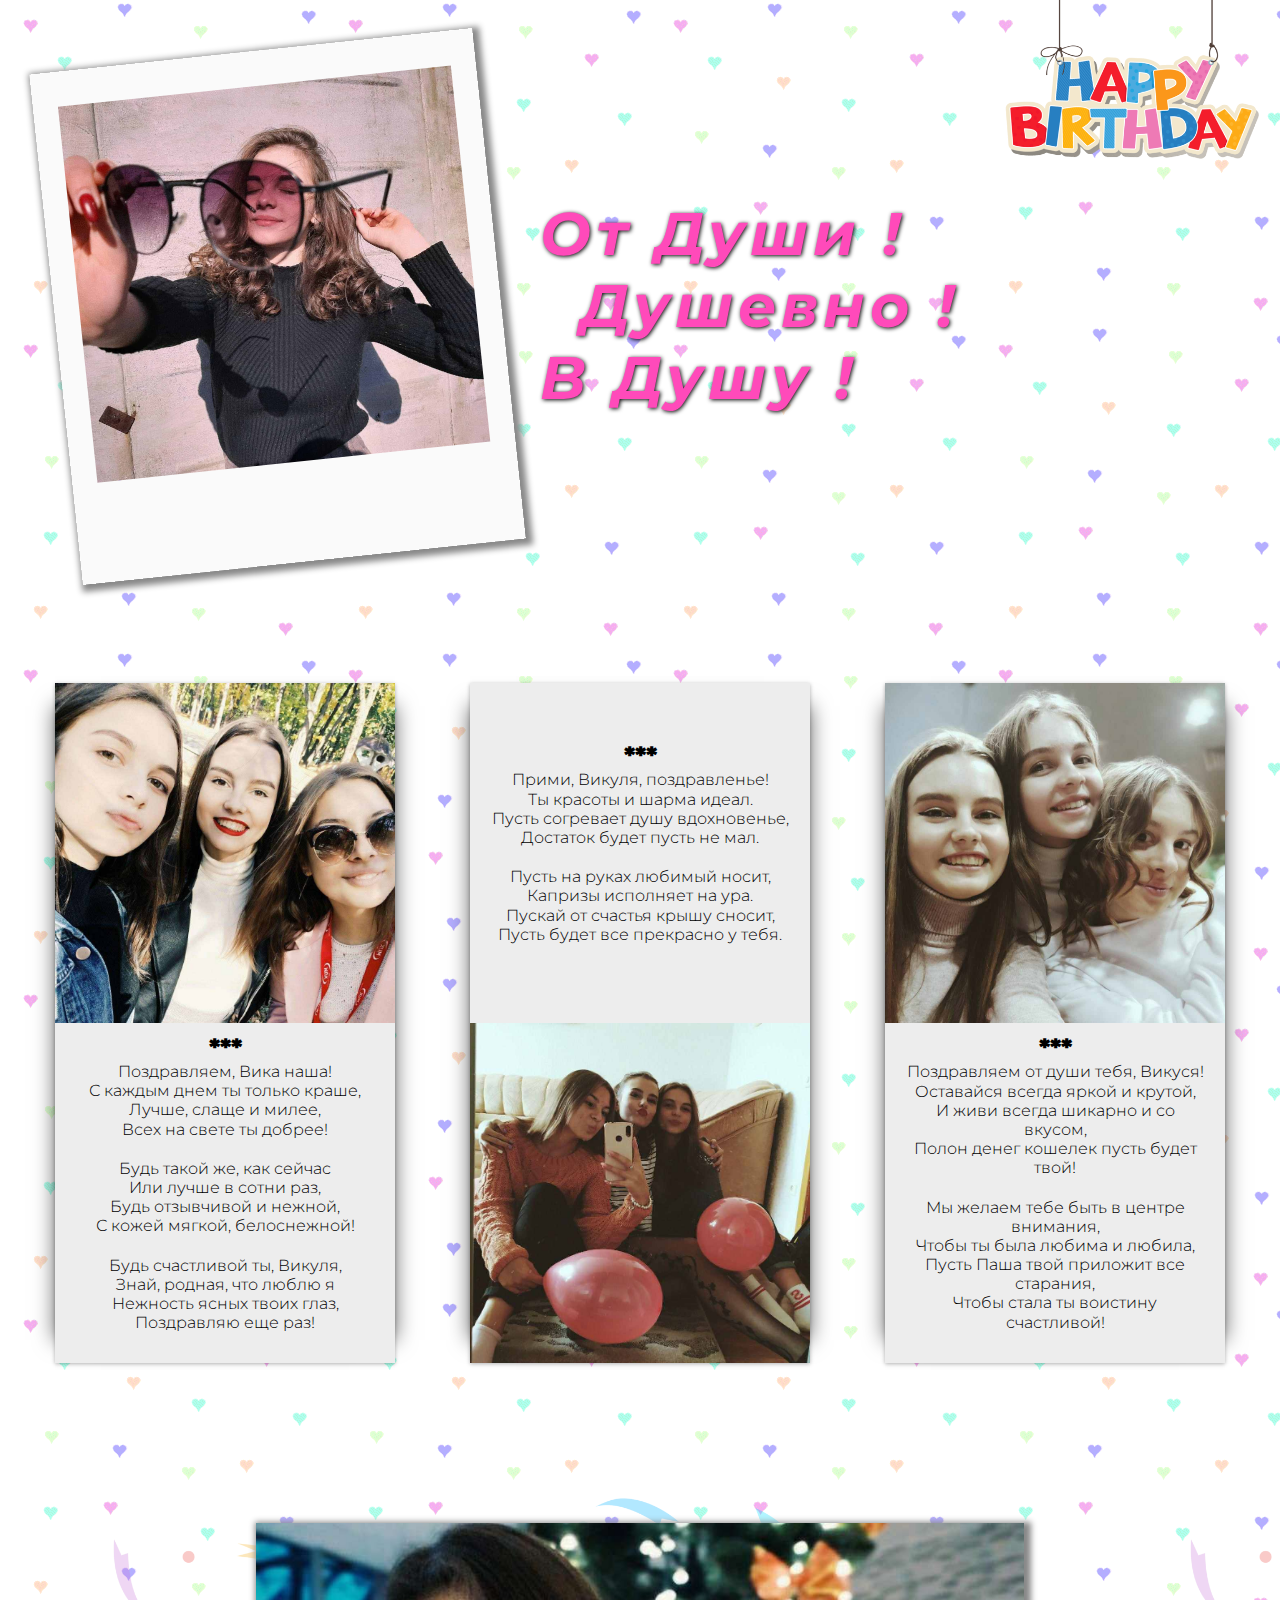
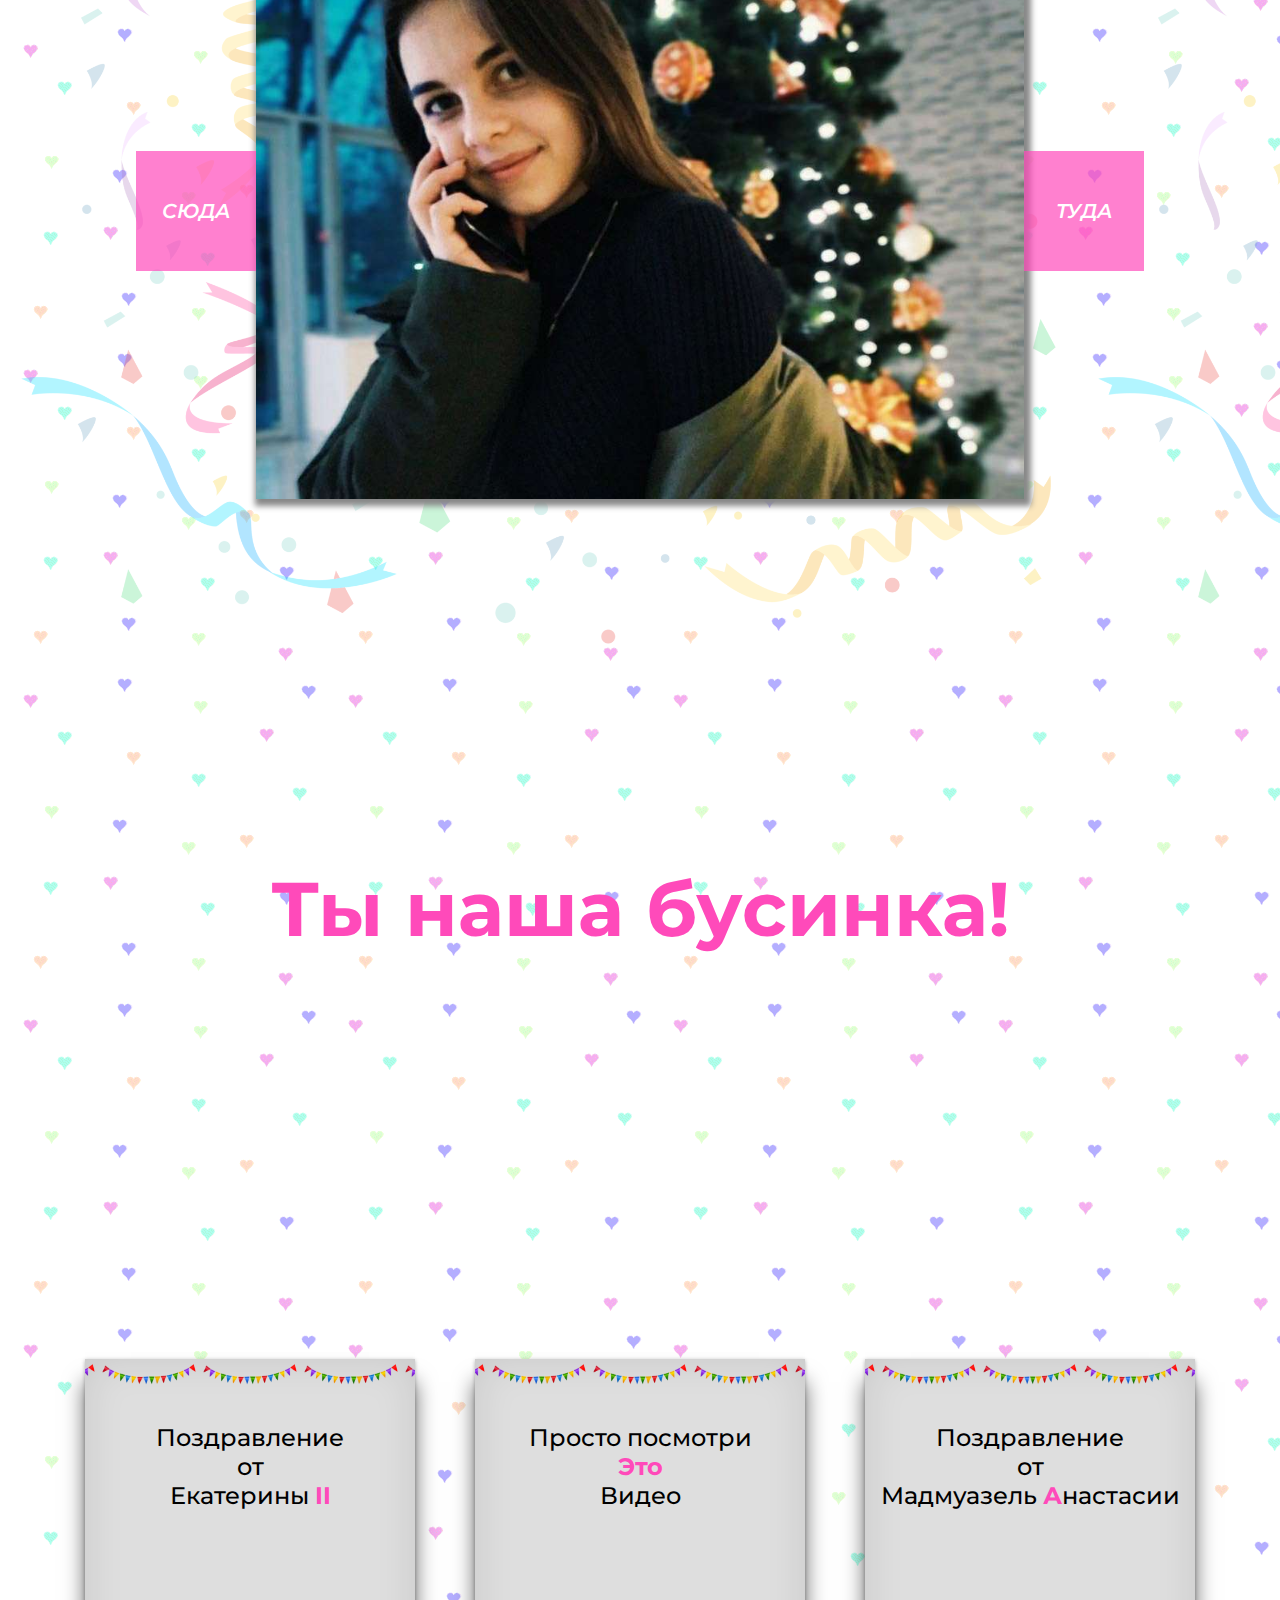
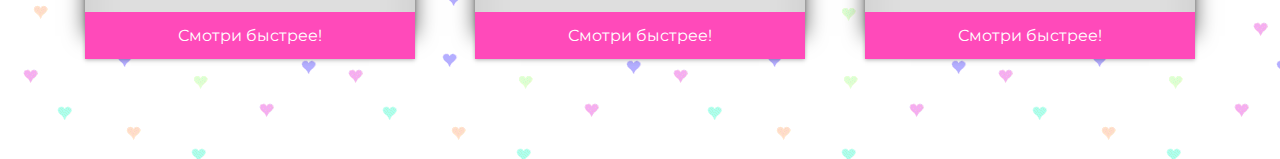
==== commit 605248a7: "12" ====
--- a/index.html
+++ b/index.html
@@ -7,6 +7,7 @@
     <link href="https://fonts.googleapis.com/css?family=Yanone+Kaffeesatz:200,300,400,500,600,700&display=swap" rel="stylesheet">
     <link href="https://fonts.googleapis.com/css?family=Montserrat:200,200i,300,300i,400,400i,500,500i,600,600i,700,700i,800,800i,900,900i&display=swap&subset=cyrillic,cyrillic-ext,latin-ext,vietnamese" rel="stylesheet">
     <link rel="stylesheet" href="css/style.css">
+    <link rel="stylesheet" href="css/media.css">
 </head>
 <body>
     <div class="fixet-top"></div>
@@ -26,6 +27,7 @@
         <div class="sections-two__item">
             <img src="img/1.jpg" alt="">
             <div class="sections-two__item-content">
+                <span>***</span>
                 <p>Поздравляем, Вика наша!<br>
                     С каждым днем ты только краше,<br>
                     Лучше, слаще и милее,<br>
@@ -47,6 +49,7 @@
         <div class="sections-two__item revers">
             <img src="img/2.jpg" alt="">
             <div class="sections-two__item-content">
+                <span>***</span>
                 <p>
                     Прими, Викуля, поздравленье!<br>
                     Ты красоты и шарма идеал.<br>
@@ -64,6 +67,7 @@
         <div class="sections-two__item">
             <img src="img/3.jpg" alt="">
             <div class="sections-two__item-content">
+                <span>***</span>
                 <p>
                     Поздравляем от души тебя, Викуся!<br>
                     Оставайся всегда яркой и крутой,<br>
--- a/css/style.css
+++ b/css/style.css
@@ -18,7 +18,7 @@
     background-image: url(../img/fixed-top.png);
     background-size: cover;
     background-repeat: no-repeat;
-    z-index: 999;
+    z-index: 990;
 }
 
 
@@ -146,6 +146,13 @@
     margin: 0;
     margin-bottom: 20px;
 }
+.sections-two__item-content span { 
+    text-align: center;
+    display: block;
+    font-weight: 900;
+    font-size: 24px;
+    color: #000000;
+}
 .slider-container {
     position: relative;
     width: 100%;
@@ -209,7 +216,7 @@
     background-repeat: no-repeat;
     background-size: cover;
     background-position: top;
-    background-attachment: fixed
+    background-attachment: fixed;
 }
 .fon-sections__title {
     font-size: 76px;
--- a/css/media.css
+++ b/css/media.css
@@ -0,0 +1,87 @@
+@media (max-width: 1169px) {
+    .container {
+        width: 320px;
+    }
+    .fixet-top {
+        position: absolute;
+        left: 50%;
+        transform: translateX(-50%);
+    }
+    .main {
+        margin-top: 180px;
+    }
+    .main-list {
+        flex-direction: column;
+    }
+    .main-img {
+        width: 100%;
+        transform: rotate(0deg);
+        object-fit: cover;
+        margin: 0 auto;
+        margin-bottom: 20px;
+    }
+    .main-content__title {
+        font-size: 40px;
+    }
+    .sections-two {
+        flex-direction: column;
+        align-items: center;
+        justify-content: center;
+    }
+    .sections-two__item {
+        width: 100%;
+        margin-bottom: 40px;
+    }
+    .sections-two__item-content,
+    .sections-two__item img {
+        width: 100%;
+        height: auto;
+    }
+    .slider-container {
+        padding: 0 0 140px 0;
+    }  
+    .slider-wrapper {
+        width: 100%;
+    }
+    .next,
+    .preft {
+        top: 120%;
+        width: 100px;
+        height: 45px;
+    }
+    .next {
+        right: 20px;
+    }
+    .preft {
+        left: 20px;
+    }
+    .fon-sections {
+        height: 240px;
+        background-position: center;
+        background-size: cover;   
+        background-attachment: scroll;
+    }
+    .fon-sections__title {
+        text-align: center;
+        font-size: 40px;
+    }
+    .link-video {
+        align-items: center;
+        flex-direction: column;
+    }
+    .link-video__item {
+        width: 100%;
+        margin-bottom: 40px;
+    }
+    video {
+        max-width: 300px;
+    }
+    .modal-wrapper  {
+        z-index: 999;
+    }
+    .modal {
+        width: 300px;
+        height: auto;
+    }
+
+}